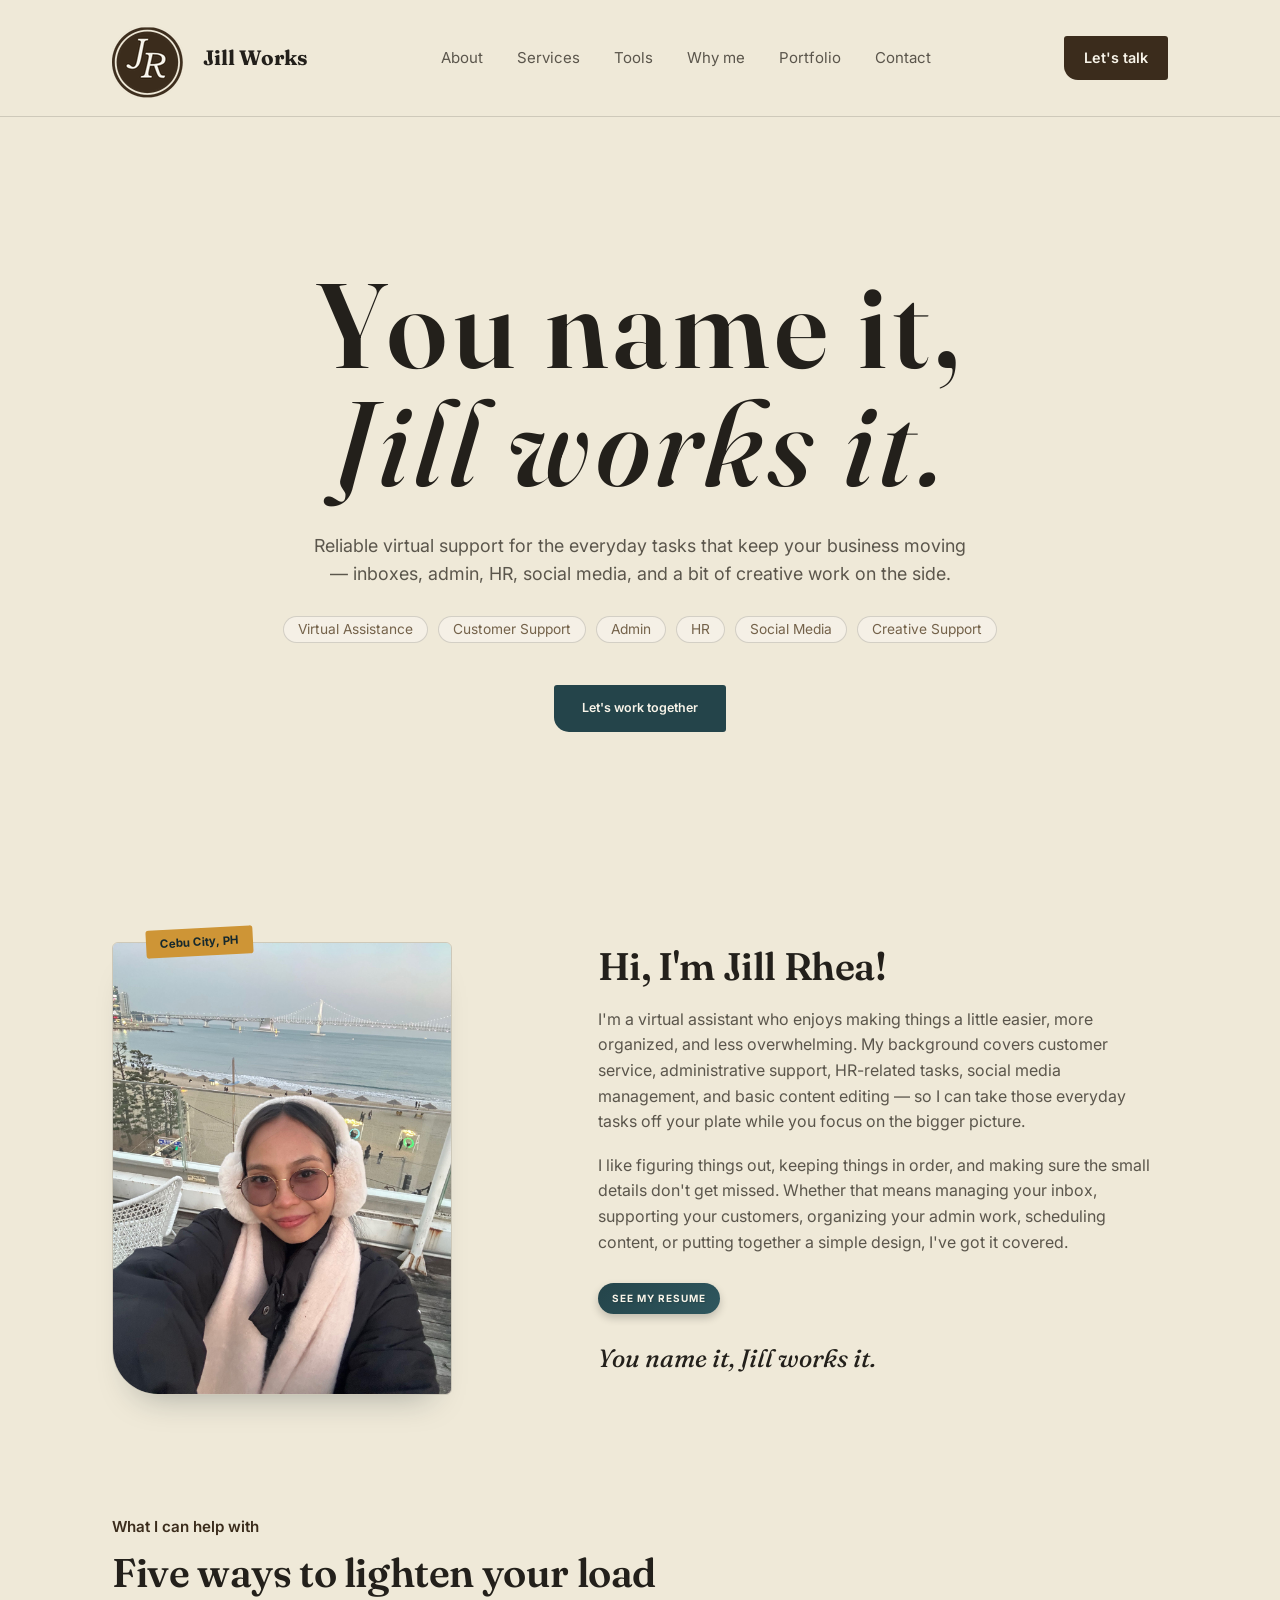
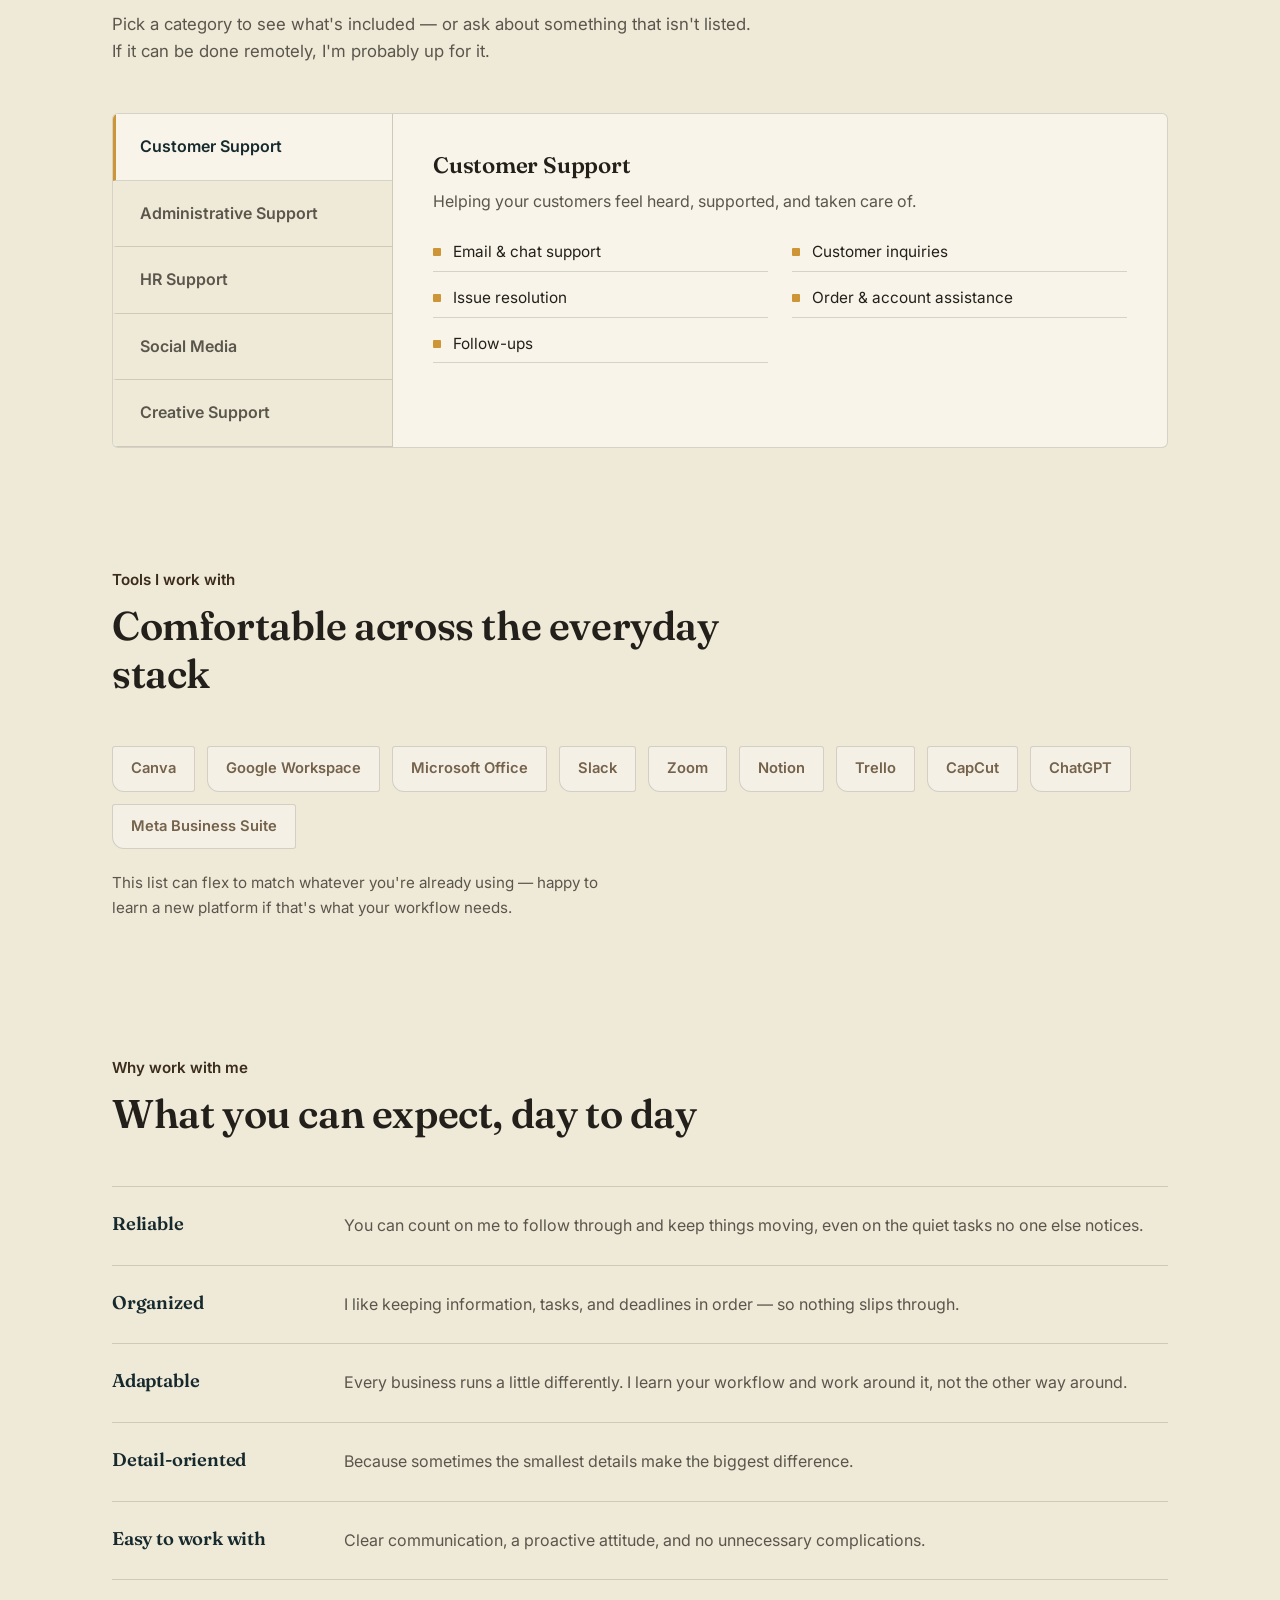
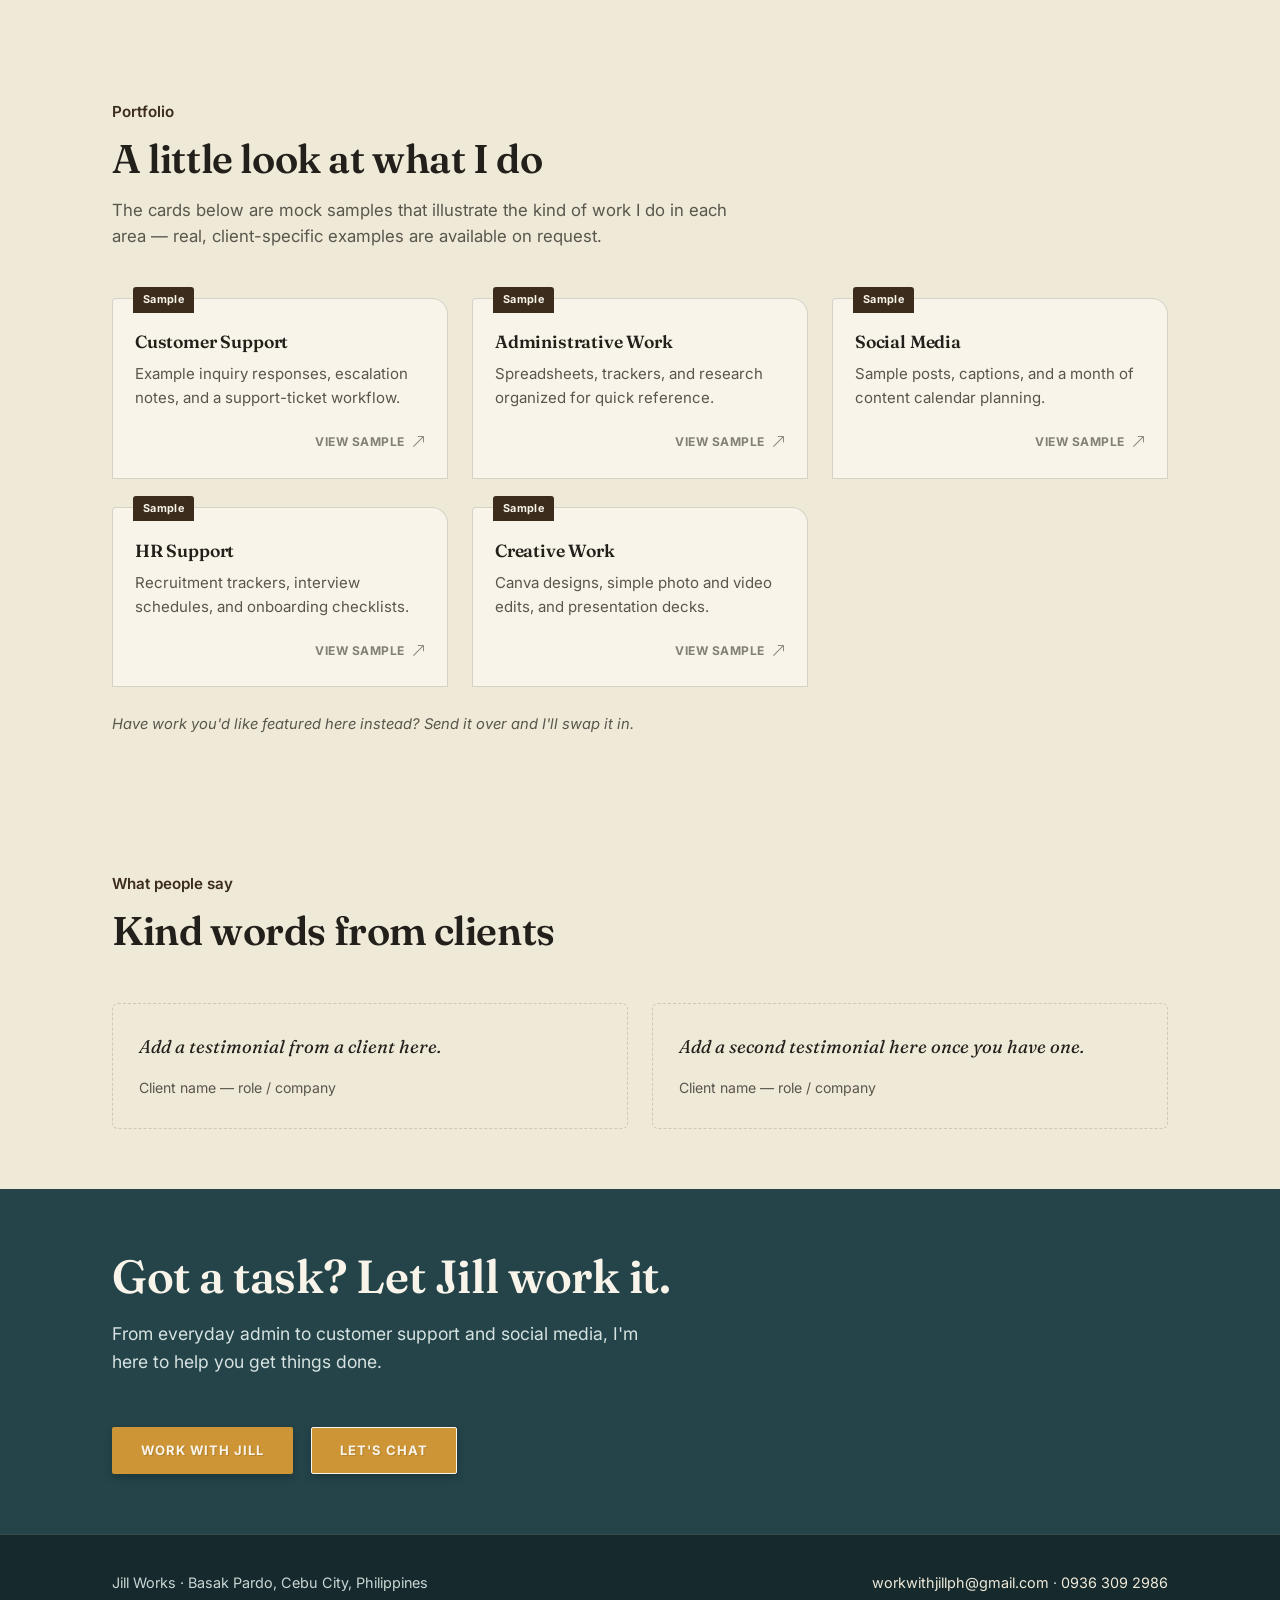
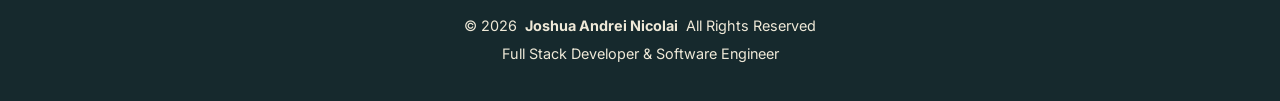
==== index.html @ c1e07e07 "Initialize Website" ====
<!DOCTYPE html>
<html lang="en">

<head>
    <meta charset="UTF-8">
    <meta name="viewport" content="width=device-width, initial-scale=1.0">
    <title>Jill Works</title> 
    
    <!-- Favicons -->
    <link href="Content/assets/img/favicon.png" rel="icon">
    <link href="Content/assets/img/apple-touch-icon.png" rel="apple-touch-icon"> 
    
    <!-- Fonts -->
    <link rel="preconnect" href="https://fonts.googleapis.com">
    <link rel="preconnect" href="https://fonts.gstatic.com" crossorigin>
    <link
        href="https://fonts.googleapis.com/css2?family=Fraunces:ital,opsz,wght@0,9..144,300;0,9..144,450;0,9..144,600;0,9..144,700;1,9..144,500&family=Inter:wght@400;500;600;700&display=swap"
        rel="stylesheet"> 
        
    <!-- Vendor CSS -->
    <link href="Content/assets/vendor/bootstrap/css/bootstrap.min.css" rel="stylesheet">
    <link href="Content/assets/vendor/bootstrap-icons/bootstrap-icons.css" rel="stylesheet">
    <link href="Content/assets/vendor/aos/aos.css" rel="stylesheet">
    <link href="Content/assets/vendor/glightbox/css/glightbox.min.css" rel="stylesheet">
    <link href="Content/assets/vendor/swiper/swiper-bundle.min.css" rel="stylesheet"> 
    
    <!-- Main CSS -->
    <link href="Content/assets/css/main.css" rel="stylesheet">
</head>

<body> 
    
    <!-- Header -->
    <header class="site">
        <nav class="nav"> <span class="logo-name"> <img src="./Content/assets/img/logo.png" alt="logo"
                    class="img-fluid"> <a href="#" class="wordmark">Jill Works</a> </span> <input type="checkbox"
                id="nav-toggle"> <label for="nav-toggle" class="burger"> <span></span> <span></span> <span></span>
            </label>
            <ul class="navlinks">
                <li><a href="#about">About</a></li>
                <li><a href="#services">Services</a></li>
                <li><a href="#tools">Tools</a></li>
                <li><a href="#why">Why me</a></li>
                <li><a href="#portfolio">Portfolio</a></li>
                <li><a href="#contact">Contact</a></li>
            </ul> <a href="#contact" class="nav-cta">Let's talk</a>
        </nav>
    </header>

    <main id="top">
        <!-- Hero Section -->
        <section class="hero">
            <div class="wrap">
                <div class="hero-content">
                    <h1> You name it,<br> <em>Jill works it.</em> </h1>
                    <p class="lede"> Reliable virtual support for the everyday tasks that keep your business moving —
                        inboxes, admin, HR, social media, and a bit of creative work on the side. </p>
                    <div class="taglist"> <span>Virtual Assistance</span> <span>Customer Support</span>
                        <span>Admin</span> <span>HR</span> <span>Social Media</span> <span>Creative Support</span>
                    </div> <a href="#contact" class="btn">Let's work together</a>
                </div>
            </div>
        </section> 
        <!-- End Hero Section --> 
        
        <!-- About Section -->
        <section class="about" id="about">
            <div class="wrap">
                <div class="photo-frame"> <span class="pin">Cebu City, PH</span> <img
                        src="./Content/assets/img/profile-img.png" alt="Jill Rhea Arnaiz"> </div>
                <div>
                    <h2>Hi, I'm Jill Rhea!</h2>
                    <p> I'm a virtual assistant who enjoys making things a little easier, more organized, and less
                        overwhelming. My background covers customer service, administrative support, HR-related tasks,
                        social media management, and basic content editing — so I can take those everyday tasks off your
                        plate while you focus on the bigger picture. </p>
                    <p> I like figuring things out, keeping things in order, and making sure the small details don't get
                        missed. Whether that means managing your inbox, supporting your customers, organizing your admin
                        work, scheduling content, or putting together a simple design, I've got it covered. </p> <a
                        href="./Content/assets/document/Jill Arnaiz - Resume.pdf"
                        class="btn btn-primary btn-xs btn-radius less-margin-top" target="_blank"> See my Resume </a>
                    <p class="lead-line"> <em>You name it, Jill works it.</em> </p>
                </div>
            </div>
        </section> 
        <!-- End About Section --> 
        
        <!-- Services Section -->
        <section id="services">
            <div class="wrap">
                <div class="section-head">
                    <div class="kicker">What I can help with</div>
                    <h2>Five ways to lighten your load</h2>
                    <p> Pick a category to see what's included — or ask about something that isn't listed. If it can be
                        done remotely, I'm probably up for it. </p>
                </div> <input type="radio" name="svc" id="tab1" checked> <input type="radio" name="svc" id="tab2">
                <input type="radio" name="svc" id="tab3"> <input type="radio" name="svc" id="tab4"> <input type="radio"
                    name="svc" id="tab5">
                <div class="services-panel">
                    <div class="tabs-col"> <label class="tab-label" for="tab1">Customer Support</label> <label
                            class="tab-label" for="tab2">Administrative Support</label> <label class="tab-label"
                            for="tab3">HR Support</label> <label class="tab-label" for="tab4">Social Media</label>
                        <label class="tab-label" for="tab5">Creative Support</label>
                    </div>
                    <div class="tab-panels">
                        <div class="tab-panel" id="panel1">
                            <h3>Customer Support</h3>
                            <p class="desc"> Helping your customers feel heard, supported, and taken care of. </p>
                            <ul>
                                <li>Email &amp; chat support</li>
                                <li>Customer inquiries</li>
                                <li>Issue resolution</li>
                                <li>Order &amp; account assistance</li>
                                <li>Follow-ups</li>
                            </ul>
                        </div>
                        <div class="tab-panel" id="panel2">
                            <h3>Administrative Support</h3>
                            <p class="desc"> Taking care of the behind-the-scenes tasks that keep things running
                                smoothly. </p>
                            <ul>
                                <li>Data entry</li>
                                <li>File &amp; document organization</li>
                                <li>Research</li>
                                <li>Calendar management</li>
                                <li>Spreadsheets</li>
                                <li>General admin tasks</li>
                            </ul>
                        </div>
                        <div class="tab-panel" id="panel3">
                            <h3>HR Support</h3>
                            <p class="desc"> Helping with the day-to-day tasks that keep your people and processes
                                organized. </p>
                            <ul>
                                <li>Employee records</li>
                                <li>Recruitment assistance</li>
                                <li>Interview scheduling</li>
                                <li>Onboarding support</li>
                                <li>Administrative HR tasks</li>
                            </ul>
                        </div>
                        <div class="tab-panel" id="panel4">
                            <h3>Social Media</h3>
                            <p class="desc"> Keeping your online presence active without adding another thing to your
                                to-do list. </p>
                            <ul>
                                <li>Content scheduling</li>
                                <li>Social media posting</li>
                                <li>Caption writing</li>
                                <li>Content organization</li>
                                <li>Community support</li>
                            </ul>
                        </div>
                        <div class="tab-panel" id="panel5">
                            <h3>Creative Support</h3>
                            <p class="desc"> Simple, polished content for your everyday business needs. </p>
                            <ul>
                                <li>Canva designs</li>
                                <li>Basic photo editing</li>
                                <li>Basic video editing</li>
                                <li>Social media graphics</li>
                                <li>Presentation materials</li>
                            </ul>
                        </div>
                    </div>
                </div>
            </div>
        </section> 
        <!-- End Services Section --> 
        
        <!-- Tools Section -->
        <section id="tools">
            <div class="wrap">
                <div class="section-head">
                    <div class="kicker">Tools I work with</div>
                    <h2>Comfortable across the everyday stack</h2>
                </div>
                <div class="tools-wrap"> <span class="tool-chip">Canva</span> <span class="tool-chip">Google
                        Workspace</span> <span class="tool-chip">Microsoft Office</span> <span
                        class="tool-chip">Slack</span> <span class="tool-chip">Zoom</span> <span
                        class="tool-chip">Notion</span> <span class="tool-chip">Trello</span> <span
                        class="tool-chip">CapCut</span> <span class="tool-chip">ChatGPT</span> <span
                        class="tool-chip">Meta Business Suite</span> </div>
                <p class="tools-note"> This list can flex to match whatever you're already using — happy to learn a new
                    platform if that's what your workflow needs. </p>
            </div>
        </section> 
        <!-- End Tools Section --> 
        
        <!-- Why Section -->
        <section id="why">
            <div class="wrap">
                <div class="section-head">
                    <div class="kicker">Why work with me</div>
                    <h2>What you can expect, day to day</h2>
                </div>
                <div class="why-list">
                    <div class="why-item">
                        <h3>Reliable</h3>
                        <p> You can count on me to follow through and keep things moving, even on the quiet tasks no one
                            else notices. </p>
                    </div>
                    <div class="why-item">
                        <h3>Organized</h3>
                        <p> I like keeping information, tasks, and deadlines in order — so nothing slips through. </p>
                    </div>
                    <div class="why-item">
                        <h3>Adaptable</h3>
                        <p> Every business runs a little differently. I learn your workflow and work around it, not the
                            other way around. </p>
                    </div>
                    <div class="why-item">
                        <h3>Detail-oriented</h3>
                        <p> Because sometimes the smallest details make the biggest difference. </p>
                    </div>
                    <div class="why-item">
                        <h3>Easy to work with</h3>
                        <p> Clear communication, a proactive attitude, and no unnecessary complications. </p>
                    </div>
                </div>
            </div>
        </section> 
        <!-- End Why Section --> 
        
        <!-- Portfolio Section -->
        <section id="portfolio">
            <div class="wrap">
                <div class="section-head">
                    <div class="kicker">Portfolio</div>
                    <h2>A little look at what I do</h2>
                    <p> The cards below are mock samples that illustrate the kind of work I do in each area — real,
                        client-specific examples are available on request. </p>
                </div>
                <div class="folder-grid">

                    <!-- Portfolio Item --> 
                    <a href="portfolio-customer-support.html"
                        class="folder-card"> <span class="sample-tag">Sample</span>
                        <h3>Customer Support</h3>
                        <p> Example inquiry responses, escalation notes, and a support-ticket workflow. </p> <span
                            class="folder-link"> View sample <i class="bi bi-arrow-up-right"></i> </span>
                    </a>
                    <!-- End Portfolio Item -->
                    
                    <!-- Portfolio Item --> 
                    <a href="portfolio-details-admin.html" class="folder-card"> <span
                            class="sample-tag">Sample</span>
                        <h3>Administrative Work</h3>
                        <p> Spreadsheets, trackers, and research organized for quick reference. </p> <span
                            class="folder-link"> View sample <i class="bi bi-arrow-up-right"></i> </span>
                    </a>
                    <!-- End Portfolio Item -->

                    <!-- Portfolio Item --> 
                    <a href="portfolio-social-media.html" class="folder-card"> <span
                            class="sample-tag">Sample</span>
                        <h3>Social Media</h3>
                        <p> Sample posts, captions, and a month of content calendar planning. </p> <span
                            class="folder-link"> View sample <i class="bi bi-arrow-up-right"></i> </span>
                    </a>
                    <!-- End Portfolio Item -->

                    <!-- Portfolio Item --> 
                    <a href="portfolio-hr-support.html" class="folder-card"> <span
                            class="sample-tag">Sample</span>
                        <h3>HR Support</h3>
                        <p> Recruitment trackers, interview schedules, and onboarding checklists. </p> <span
                            class="folder-link"> View sample <i class="bi bi-arrow-up-right"></i> </span>
                    </a>
                    <!-- End Portfolio Item -->

                    <!-- Portfolio Item --> 
                    <a href="portfolio-creative-work.html" class="folder-card"> <span
                            class="sample-tag">Sample</span>
                        <h3>Creative Work</h3>
                        <p> Canva designs, simple photo and video edits, and presentation decks. </p> <span
                            class="folder-link"> View sample <i class="bi bi-arrow-up-right"></i> </span>
                    </a>
                    <!-- End Portfolio Item -->
                
                </div>
                <p class="folder-note"> Have work you'd like featured here instead? Send it over and I'll swap it in.
                </p>
            </div>
        </section> 
        <!-- End Portfolio Section --> 
         
        <!-- Testimonials Section -->
        <section id="testimonials">
            <div class="wrap">
                <div class="section-head">
                    <div class="kicker">What people say</div>
                    <h2>Kind words from clients</h2>
                </div>
                <div class="testi-grid">
                    <div class="testi-card">
                        <p class="quote"> Add a testimonial from a client here. </p>
                        <div class="who"> Client name — role / company </div>
                    </div>
                    <div class="testi-card">
                        <p class="quote"> Add a second testimonial here once you have one. </p>
                        <div class="who"> Client name — role / company </div>
                    </div>
                </div>
            </div>
        </section> 
        <!-- End Testimonials Section --> 
         
        <!-- Final CTA Section -->
        <section class="final-cta" id="contact">
            <div class="wrap">
                <h2>Got a task? Let Jill work it.</h2>
                <p> From everyday admin to customer support and social media, I'm here to help you get things done. </p>
                <a href="https://calendar.app.google/up792wfRcFmNSrAy9" class="btn" target="_blank"> Work with Jill </a>
                <a href="https://wa.me/639363092986" class="btn ghost" target="_blank"> Let's chat </a>
            </div>
        </section>
        <!-- End Final CTA Section -->
    </main>

    <!-- Footer -->
    <footer style="background: var(--teal-dark);">
        <div class="wrap"> <span> Jill Works · Basak Pardo, Cebu City, Philippines </span> <span> <a
                    href="mailto:workwithjillph@gmail.com">workwithjillph@gmail.com</a> · <a
                    href="tel:+639363092986">0936 309 2986</a> </span> </div>
        <div class="container">
            <div class="copyright text-center">
                <p class="less-margin-bottom"> © 2026 <strong class="px-1 sitename">Joshua Andrei Nicolai</strong>
                    <span>All Rights Reserved</span>
                </p>
            </div>
            <div class="credits text-center"> Full Stack Developer &amp; Software Engineer </div>
        </div>
    </footer>
    <!-- End Footer Section -->

    <!-- Main JS -->
    <script src="Content/assets/js/main.js"></script>
</body>

</html>
---- Content/assets/css/main.css ----
/* Fonts */
:root {
  --paper: #EFE9D8;
  --paper-2: #F8F4E9;
  --ink: #23201B;
  --ink-soft: #5B564C;
  --gray-orange: #897B65;
  --brown-orange: #74624A;
  --soft-cream: #F5F0E6;
  --dark-gray-brown: #3B2C1C;
  --teal: #24444A;
  --teal-dark: #16292D;
  --teal-tint: #DCE6E4;
  --gold: #CE9536;
  --gold-soft: #F1DDB0;
  --line: rgba(35, 32, 27, 0.16);
  --radius-tab: 4px 16px 0 0;
}

* {
  box-sizing: border-box;
}

html {
  scroll-behavior: smooth;
}

body {
  margin: 0;
  background: var(--paper);
  color: var(--ink);
  font-family: 'Inter', sans-serif;
  font-size: 16px;
  line-height: 1.6;
  -webkit-font-smoothing: antialiased;
}

h1, h2, h3, .display {
  font-family: 'Fraunces', serif;
  font-weight: 600;
  letter-spacing: -0.01em;
  margin: 0;
  color: var(--ink);
}

a {
  color: inherit;
}

img {
  max-width: 100%;
  display: block;
}

.wrap {
  max-width: 1120px;
  margin: 0 auto;
  padding: 0 32px;
}

section {
  padding: 60px 0;
}

/* ---------- NAVIGATION SCROLL OFFSET ---------- */
section[id] {
  scroll-margin-top: 90px;
}

/* ---------- NAV ---------- */
header.site {
  position: sticky;
  top: 0;
  z-index: 50;
  background: rgba(239, 233, 216, 0.92);
  backdrop-filter: blur(6px);
  border-bottom: 1px solid var(--line);
}

.nav {
  max-width: 1120px;
  margin: 0 auto;
  padding: 18px 32px;
  display: flex;
  align-items: center;
  justify-content: space-between;
}

.logo-name {
  display: inline-flex;
  align-items: center;
  gap: 20px;
}

.wordmark {
  font-family: 'Fraunces', serif;
  font-weight: 700;
  font-size: 1.3rem;
  display: flex;
  align-items: baseline;
  gap: 8px;
  text-decoration: none;
}

.wordmark:hover {
  text-decoration: underline;
}

.navlinks {
  display: flex;
  gap: 34px;
  list-style: none;
  margin: 0;
  padding: 0;
  font-size: 0.94rem;
}

.navlinks a {
  text-decoration: none;
  color: var(--ink-soft);
  border-bottom: 1px solid transparent;
  padding-bottom: 3px;
  transition: color .2s, border-color .2s;
}

.navlinks a:hover {
  color: var(--teal);
  border-color: var(--teal);
}

.nav-cta {
  background: var(--dark-gray-brown);
  color: var(--paper-2);
  padding: 10px 20px;
  border-radius: 3px 3px 3px 14px;
  text-decoration: none;
  font-size: 0.9rem;
  font-weight: 600;
  white-space: nowrap;
  transition: background .2s;
}

.nav-cta:hover {
  background: var(--teal-dark);
}

#nav-toggle {
  display: none;
}

.burger {
  display: none;
}

@media (max-width:820px) {
  .navlinks {
    position: absolute;
    top: 100%;
    left: 0;
    right: 0;
    background: var(--paper-2);
    flex-direction: column;
    gap: 0;
    border-bottom: 1px solid var(--line);
    max-height: 0;
    overflow: hidden;
    transition: max-height .3s ease;
  }

  .navlinks a {
    display: block;
    padding: 14px 32px;
    border-bottom: 1px solid var(--line);
    border-radius: 0;
  }

  .nav-cta {
    display: none;
  }

  .burger {
    display: flex;
    flex-direction: column;
    gap: 5px;
    cursor: pointer;
    padding: 6px;
  }

  .burger span {
    width: 22px;
    height: 2px;
    background: var(--ink);
  }

  #nav-toggle:checked~.navlinks {
    max-height: 400px;
  }
}

/* ---------- HERO ---------- */
.hero {
  padding: 150px 0;
}

.hero .wrap {
  display: block;
}

.hero-content {
  max-width: 900px;
  margin: 0 auto;
  text-align: center;
}

.hero h1 {
  font-size: 120px;
  line-height: 0.98;
  max-width: none;
  letter-spacing: .35rem;
  margin: 0 auto;
}

.hero h1 em {
  font-style: italic;
  font-weight: 500;
}

.hero p.lede {
  margin: 30px auto 0;
  font-size: 1.12rem;
  line-height: 1.55;
  color: var(--ink-soft);
  max-width: 660px;
}

.taglist {
  display: flex;
  flex-wrap: wrap;
  justify-content: center;
  gap: 9px;
  margin-top: 28px;
}

.taglist span {
  font-size: 0.78rem;
  line-height: 1;
  padding: 9px 14px;
  border: 1px solid rgba(35, 32, 27, 0.08);
  border-radius: 20px;
  background: var(--soft-cream);
  color: var(--brown-orange);
}

.hero .btn {
  display: inline-block;
  margin-top: 42px;
  padding: 13px 27px;
  background: var(--teal);
  color: var(--paper-2);
  border-radius: 3px 3px 3px 15px;
  text-decoration: none;
  font-size: 0.78rem;
  font-weight: 600;
  letter-spacing: 0;
  text-transform: none;
  text-shadow: none;
  box-shadow: none;
  transition: background .2s ease, transform .2s ease;
}

.hero .btn:hover {
  background: var(--teal-dark);
  transform: translateY(-2px);
}

.taglist {
  display: flex;
  flex-wrap: wrap;
  gap: 10px;
  margin-top: 28px;
}

.taglist span {
  font-size: 0.86rem;
  padding: 6px 14px;
  border: 1px solid var(--line);
  border-radius: 20px;
  background: var(--soft-cream);
  color: var(--brown-orange);
}

.btn {
  display: inline-block;
  margin-top: 34px;
  background: var(--teal);
  color: var(--paper-2);
  padding: 15px 30px;
  border-radius: 3px 3px 3px 18px;
  text-decoration: none;
  font-weight: 600;
  font-size: 0.98rem;
  transition: background .2s, transform .2s;
}

.less-margin-top {
  margin-top: 12px;
}

.btn.ghost {
  background: transparent;
  color: var(--teal);
  border: 1.5px solid var(--dark-gray-brown);
  margin-left: 14px;
}

.btn.ghost:hover {
  background: var(--teal);
  color: var(--paper-2);
}

/* hero illustration: stacked index cards */
.stack {
  position: relative;
  height: 340px;
}

.card-stack {
  position: absolute;
  width: 78%;
  background: var(--paper-2);
  border: 1px solid var(--line);
  border-radius: var(--radius-tab);
  box-shadow: 0 18px 30px -18px rgba(23, 41, 45, 0.25);
  padding: 20px 22px;
}

.card-stack .tab {
  position: absolute;
  top: -13px;
  left: 20px;
  font-size: 0.72rem;
  font-weight: 600;
  letter-spacing: .02em;
  background: var(--gold);
  color: var(--teal-dark);
  padding: 4px 12px;
  border-radius: 4px 4px 0 0;
}

.card-stack ul {
  margin: 14px 0 0;
  padding: 0;
  list-style: none;
  font-size: 0.88rem;
  color: var(--ink-soft);
}

.card-stack li {
  display: flex;
  gap: 8px;
  padding: 5px 0;
  align-items: flex-start;
}

.card-stack li:before {
  content: "✓";
  color: var(--dark-gray-brown);
  font-weight: 700;
  flex: 0 0 auto;
}

.c1 {
  top: 0;
  left: 0;
  transform: rotate(-6deg);
  z-index: 1;
}

.c2 {
  top: 56px;
  left: 14%;
  transform: rotate(3deg);
  z-index: 2;
}

.c3 {
  top: 120px;
  left: 4%;
  transform: rotate(-2deg);
  z-index: 3;
  width: 70%;
}

.c1 .tab {
  background: var(--teal-tint);
  color: var(--teal-dark);
}

.c2 .tab {
  background: var(--gold-soft);
  color: var(--teal-dark);
}

/* ---------- SECTION LABEL ---------- */
.kicker {
  font-size: 0.95rem;
  color: var(--dark-gray-brown);
  font-weight: 600;
  margin-bottom: 10px;
}

.section-head {
  max-width: 640px;
  margin-bottom: 48px;
}

.section-head h2 {
  font-size: clamp(1.8rem, 3.4vw, 2.5rem);
}

.section-head p {
  color: var(--ink-soft);
  margin-top: 14px;
  font-size: 1.05rem;
}

/* ---------- ABOUT ---------- */
.about .wrap {
  display: grid;
  grid-template-columns: 0.85fr 1.15fr;
  gap: 64px;
  align-items: center;
}

@media (max-width:820px) {
  .about .wrap {
    grid-template-columns: 1fr;
  }
}

.photo-frame {
  position: relative;
  width: 100%;
  max-width: 340px;
}

.photo-frame img {
  border-radius: 6px 6px 6px 46px;
  border: 1px solid var(--line);
  box-shadow: 0 22px 34px -22px rgba(23, 41, 45, 0.35);
}

.photo-frame .pin {
  position: absolute;
  top: -14px;
  left: 34px;
  background: var(--gold);
  color: var(--teal-dark);
  font-size: 0.72rem;
  font-weight: 700;
  padding: 5px 14px;
  border-radius: 3px;
  transform: rotate(-3deg);
}

.about h2 {
  font-size: clamp(1.8rem, 3.4vw, 2.4rem);
}

.about p {
  color: var(--ink-soft);
  margin-top: 18px;
  max-width: 56ch;
}

.about p.lead-line {
  font-family: 'Fraunces', serif;
  color: var(--ink);
  font-weight: 450;
  margin-top: 24px;
  font-size: 25px;
}

/* ---------- SERVICES (radio tabs) ---------- */
.services-panel {
  display: grid;
  grid-template-columns: 280px 1fr;
  gap: 0;
  border: 1px solid var(--line);
  border-radius: 6px;
  overflow: hidden;
  background: var(--paper-2);
}

.tabs-col {
  border-right: 1px solid var(--line);
  background: var(--paper);
}

.tab-label {
  display: block;
  padding: 20px 24px;
  cursor: pointer;
  font-weight: 600;
  font-size: 1rem;
  border-left: 3px solid transparent;
  color: var(--ink-soft);
  border-bottom: 1px solid var(--line);
  transition: background .2s, color .2s, border-color .2s;
}

.tab-label.active {
  background: var(--paper-2);
  color: var(--teal-dark);
  border-left-color: var(--gold);
}

.tab-label:hover {
  background: var(--teal-tint);
  color: var(--teal-dark);
}

.tab-panels {
  position: relative;
  padding: 38px 40px;
  min-height: 280px;
}

.tab-panel {
  display: none;
  animation: fadein .35s ease;
}

.tab-panel.active {
  display: block;
}

@keyframes fadein {
  from {
    opacity: 0;
    transform: translateY(4px);
  }

  to {
    opacity: 1;
    transform: translateY(0);
  }
}

.tab-panel h3 {
  font-size: 1.4rem;
  margin-bottom: 10px;
}

.tab-panel p.desc {
  color: var(--ink-soft);
  margin: 0 0 20px;
}

.tab-panel ul {
  margin: 0;
  padding: 0;
  list-style: none;
  display: grid;
  grid-template-columns: 1fr 1fr;
  gap: 8px 24px;
}

@media (max-width:560px) {
  .tab-panel ul {
    grid-template-columns: 1fr;
  }
}

.tab-panel li {
  padding: 6px 0 6px 20px;
  position: relative;
  color: var(--ink);
  font-size: 0.96rem;
  border-bottom: 1px solid var(--line);
}

.tab-panel li:before {
  content: "";
  position: absolute;
  left: 0;
  top: 14px;
  width: 8px;
  height: 8px;
  background: var(--gold);
  border-radius: 1px;
}

#tab1:checked~.tab-panels #panel1,
#tab2:checked~.tab-panels #panel2,
#tab3:checked~.tab-panels #panel3,
#tab4:checked~.tab-panels #panel4,
#tab5:checked~.tab-panels #panel5 {
  display: block;
}

#tab1:checked~.tabs-col label[for="tab1"],
#tab2:checked~.tabs-col label[for="tab2"],
#tab3:checked~.tabs-col label[for="tab3"],
#tab4:checked~.tabs-col label[for="tab4"],
#tab5:checked~.tabs-col label[for="tab5"] {
  background: var(--paper-2);
  color: var(--teal-dark);
  border-left-color: var(--gold);
}

input[name="svc"] {
  position: absolute;
  opacity: 0;
  pointer-events: none;
}

/* ---------- TOOLS ---------- */
.tools-wrap {
  display: flex;
  flex-wrap: wrap;
  gap: 12px;
}

.tool-chip {
  border: 1px solid var(--line);
  padding: 10px 18px;
  border-radius: 3px 3px 3px 12px;
  font-size: 0.92rem;
  font-weight: 600;
  background: var(--soft-cream);
  color: var(--brown-orange);
}

.tools-note {
  margin-top: 22px;
  color: var(--ink-soft);
  font-size: 0.95rem;
  max-width: 52ch;
}

/* ---------- WHY ---------- */
.why-list {
  border-top: 1px solid var(--line);
}

.why-item {
  display: grid;
  grid-template-columns: 200px 1fr;
  gap: 32px;
  padding: 26px 0;
  border-bottom: 1px solid var(--line);
}

@media (max-width:700px) {
  .why-item {
    grid-template-columns: 1fr;
    gap: 8px;
  }
}

.why-item h3 {
  font-size: 1.15rem;
  color: var(--teal-dark);
}

.why-item p {
  margin: 0;
  color: var(--ink-soft);
}

/* ---------- PORTFOLIO ---------- */

.folder-grid {
  display: grid;
  grid-template-columns: repeat(3, 1fr);
  gap: 28px 24px;
}

.folder-card {
  background: var(--paper-2);
  border: 1px solid var(--line);
  border-radius: var(--radius-tab);
  padding: 26px 22px 24px;
  position: relative;
  display: block;
  text-decoration: none;
  color: inherit;
  cursor: pointer;

  transition:
    transform 0.3s ease,
    box-shadow 0.3s ease,
    border-color 0.3s ease;
}

.folder-card:hover {
  transform: scale(1.025);
  border-color: var(--dark-gray-brown);
  box-shadow: 0 10px 24px rgba(59, 44, 28, 0.08);
}

.folder-card .sample-tag {
  position: absolute;
  top: -12px;
  left: 20px;
  background: var(--dark-gray-brown);
  color: var(--paper-2);
  font-size: 0.68rem;
  font-weight: 700;
  letter-spacing: .03em;
  padding: 4px 10px;
  border-radius: 3px 3px 0 0;
}

.folder-card h3 {
  font-size: 1.1rem;
  margin-top: 6px;
  transition: transform 0.3s ease;
}

.folder-card:hover h3 {
  transform: translateX(2px);
}

.folder-card p {
  color: var(--ink-soft);
  font-size: 0.94rem;
  margin-top: 10px;
}

.folder-link {
  display: flex;
  align-items: center;
  justify-content: flex-end;
  gap: 6px;
  margin-top: 20px;

  color: var(--ink);
  font-size: 0.75rem;
  font-weight: 700;
  letter-spacing: .04em;
  text-transform: uppercase;

  opacity: 0.55;

  transition:
    opacity 0.3s ease,
    transform 0.3s ease;
}

.folder-card:hover .folder-link {
  opacity: 1;
  transform: translate(2px, -2px);
}

.folder-link i {
  font-size: 0.9rem;
  transition: transform 0.3s ease;
}

.folder-card:hover .folder-link i {
  transform: translate(2px, -2px);
}

.folder-note {
  margin-top: 26px;
  font-size: 0.92rem;
  color: var(--ink-soft);
  font-style: italic;
}

/* ---------- PORTFOLIO DETAILS ---------- */
.portfolio-details {
    padding: 104px 0;
}

.portfolio-details .container {
    max-width: 1120px;
}

.portfolio-details-slider {
    overflow: hidden;
    border: 1px solid var(--line);
    border-radius: 6px;
    background: var(--paper-2);
}

.portfolio-details-slider .swiper-slide {
    display: flex;
    justify-content: center;
    align-items: center;
}

.portfolio-details-slider img {
    width: 100%;
    height: auto;
    display: block;
}

.portfolio-details-slider .swiper-pagination {
    position: relative;
    padding: 16px 0;
}

.portfolio-details-slider .swiper-pagination-bullet {
    background: var(--dark-gray-brown);
    opacity: 0.35;
}

.portfolio-details-slider .swiper-pagination-bullet-active {
    opacity: 1;
}

.portfolio-details .portfolio-info {
    background: var(--paper-2);
    border: 1px solid var(--line);
    border-radius: 6px;
    padding: 28px;
}

.portfolio-details .portfolio-info h3 {
    font-family: 'Fraunces', serif;
    font-size: 1.35rem;
    margin-bottom: 20px;
}

.portfolio-details .portfolio-info ul {
    list-style: none;
    padding: 0;
    margin: 0;
}

.portfolio-details .portfolio-info li {
    display: flex;
    align-items: flex-start;
    gap: 6px;
    padding: 12px 0;
    border-bottom: 1px solid var(--line);
    color: var(--ink-soft);
    font-size: 0.92rem;
}

.portfolio-details .portfolio-info li:last-child {
    border-bottom: none;
}

.portfolio-details .portfolio-info strong {
    flex-shrink: 0;
    color: var(--ink);
    margin: 0;
}

.portfolio-details .portfolio-description {
    margin-top: 28px;
}

.portfolio-details .portfolio-description h2 {
    font-size: clamp(1.8rem, 3vw, 2.4rem);
    margin-bottom: 18px;
}

.portfolio-details .portfolio-description p {
    color: var(--ink-soft);
    margin-bottom: 0;
}

/* ---------- TESTIMONIALS ---------- */
.testi-grid {
  display: grid;
  grid-template-columns: 1fr 1fr;
  gap: 24px;
}

@media (max-width:700px) {
  .testi-grid {
    grid-template-columns: 1fr;
  }
}

.testi-card {
  border: 1.5px dashed var(--line);
  border-radius: 6px;
  padding: 28px 26px;
  color: var(--ink-soft);
  background: transparent;
}

.testi-card p.quote {
  font-family: 'Fraunces', serif;
  font-style: italic;
  font-size: 1.15rem;
  color: var(--ink);
  margin: 0;
}

.testi-card .who {
  margin-top: 16px;
  font-size: 0.88rem;
  color: var(--ink-soft);
}

/* ---------- FINAL CTA ---------- */
.final-cta {
  background: var(--teal);
  color: var(--paper-2);
}

.final-cta h2 {
  color: var(--paper-2);
  font-size: clamp(2rem, 4vw, 2.9rem);
}

.final-cta p {
  color: #D6E2E0;
  margin-top: 16px;
  font-size: 1.1rem;
  max-width: 50ch;
}

.final-cta .btn {
  background: var(--gold);
  color: var(--paper-2);
}

.final-cta .btn:hover {
  background: var(--gold-soft);
}

.final-cta .btn.ghost {
  border-color: var(--paper-2);
  color: var(--paper-2);
}

.final-cta .btn.ghost:hover {
  background: var(--paper-2);
  color: var(--teal-dark);
}

/* ---------- FOOTER ---------- */
footer {
  padding: 36px 0;
  border-top: 1px solid rgba(255, 255, 255, 0.15);
}

footer .wrap {
  display: flex;
  flex-wrap: wrap;
  justify-content: space-between;
  gap: 16px;
  font-size: 0.9rem;
  color: #C9D6D3;
}

footer a {
  text-decoration: none;
  color: #EFE9D8;
}

footer .copyright{
  color: #EFE9D8;
  font-size: 0.9rem;
  margin-top: 20px;
}

footer .copyright .less-margin-bottom{
  margin-bottom: 5px;
}

footer .credits{
  color: #EFE9D8;
  font-size: 0.9rem;
}

/* ---------- BUTTONS STYLES ---------- */
.btn-radius {
  border-radius: 100px !important;
}

.btn {
  font-size: 13px;
  font-weight: bold;
  letter-spacing: 1px;
  border-radius: 2px;
  padding: 13px 28px;
  text-shadow: 1px 1px 1px rgba(0, 0, 0, 0.14);
  text-transform: uppercase;
  box-shadow: 0 4px 9px 0 rgba(0, 0, 0, 0.2);
}

.btn-sm {
  font-size: 11px;
  font-weight: 600;
  padding: 11px 25px;
}

.btn-lg {
  padding: 18px 49px;
}

.btn-xs {
  font-size: 10px;
  padding: 8px 14px;
}

.btn-primary {
  background: var(--teal);
  color: var(--paper-2);
  background: -moz-linear-gradient(-45deg, #24444A 0%, #3A6972 50%, #315F67 51%, #2A555D 71%, #24444A 100%);
  background: -webkit-linear-gradient(-45deg, #24444A 0%, #3A6972 50%, #315F67 51%, #2A555D 71%, #24444A 100%);
  background: linear-gradient(135deg, #24444A 0%, #3A6972 50%, #315F67 51%, #2A555D 71%, #24444A 100%);
  filter: progid:DXImageTransform.Microsoft.gradient(startColorstr='#5a7ce2', endColorstr='#575cdb', GradientType=1);
  background-size: 400% 400%;
  -webkit-animation: AnimationName 3s ease infinite;
  -moz-animation: AnimationName 3s ease infinite;
  animation: AnimationName 3s ease infinite;
  -webkit-animation: AnimationName 3s ease infinite;
  -moz-animation: AnimationName 3s ease infinite;
  animation: AnimationName 3s ease infinite;
  border: medium none;
}

.btn-secondary {
  background: #797b7f;
  background: -moz-linear-gradient(-45deg, #797b7f 0%, #b5b8bf 50%, #8e9397 51%, #8e9397 71%, #828589 100%);
  background: -webkit-linear-gradient(-45deg, #797b7f 0%, #b5b8bf 50%, #8e9397 51%, #8e9397 71%, #828589 100%);
  background: linear-gradient(135deg, #797b7f 0%, #b5b8bf 50%, #8e9397 51%, #8e9397 71%, #828589 100%);
  filter: progid:DXImageTransform.Microsoft.gradient(startColorstr='#797b7f', endColorstr='#828589', GradientType=1);
  background-size: 400% 400%;
  -webkit-animation: AnimationName 3s ease infinite;
  -moz-animation: AnimationName 3s ease infinite;
  animation: AnimationName 3s ease infinite;
  -webkit-animation: AnimationName 3s ease infinite;
  -moz-animation: AnimationName 3s ease infinite;
  animation: AnimationName 3s ease infinite;
  border: medium none;
}

@-webkit-keyframes AnimationName {
  0% {
    background-position: 0% 31%
  }

  50% {
    background-position: 100% 70%
  }

  100% {
    background-position: 0% 31%
  }
}

@-moz-keyframes AnimationName {
  0% {
    background-position: 0% 31%
  }

  50% {
    background-position: 100% 70%
  }

  100% {
    background-position: 0% 31%
  }
}

@keyframes AnimationName {
  0% {
    background-position: 0% 31%
  }

  50% {
    background-position: 100% 70%
  }

  100% {
    background-position: 0% 31%
  }
}

/* ---------- MOBILE RESPONSIVE ---------- */
@media (max-width: 900px) {
  .folder-grid {
    grid-template-columns: 1fr 1fr;
  }
}

@media (max-width: 991px) {
    .portfolio-details {
        padding: 70px 0;
    }
}

@media (max-width: 820px) {
    section[id] {
        scroll-margin-top: 95px;
    }
}

@media (max-width: 780px) {
  .hero {
    padding: 75px 0;
  }

  .hero h1 {
    font-size: clamp(3rem, 14vw, 4.5rem);
    line-height: 0.98;
  }

  .hero p.lede {
    margin-top: 24px;
    font-size: 1rem;
    padding: 0 10px;
  }

  .taglist {
    gap: 7px;
    margin-top: 24px;
  }

  .taglist span {
    font-size: 0.74rem;
    padding: 8px 11px;
  }

  .hero .btn {
    margin-top: 32px;
  }

  .photo-frame img{
    width: 60%;
    justify-self: center;
  }

  .photo-frame .pin{
    left: 105px;
  }

  .tab-button {
    width: auto;
    flex: 0 0 auto;
    border-bottom: none;
    border-right: 1px solid var(--line);
    border-left: none;
    border-top: 3px solid transparent;
    white-space: nowrap;
  }

  .tab-button.active {
    border-left-color: transparent;
    border-top-color: var(--gold);
  }

  .tab-label {
    border-bottom: none;
    border-right: 1px solid var(--line);
    white-space: nowrap;
    border-left: none;
    border-top: 3px solid transparent;
  }

  .tab-panels {
    padding: 28px 24px;
  }

  section {
    padding: 45px 0;
  }

  .wrap {
    padding: 0 22px;
  }

  .services-panel {
    grid-template-columns: 1fr;
  }

  .tabs-col {
    border-right: none;
    border-bottom: 1px solid var(--line);
    display: flex;
    overflow-x: auto;
  }
}

@media (max-width: 600px) {
    .portfolio-details {
        padding: 50px 0;
    }

    .portfolio-details .portfolio-info {
        padding: 22px;
    }
}

@media (max-width: 600px) {
  .folder-grid {
    grid-template-columns: 1fr;
  }
}
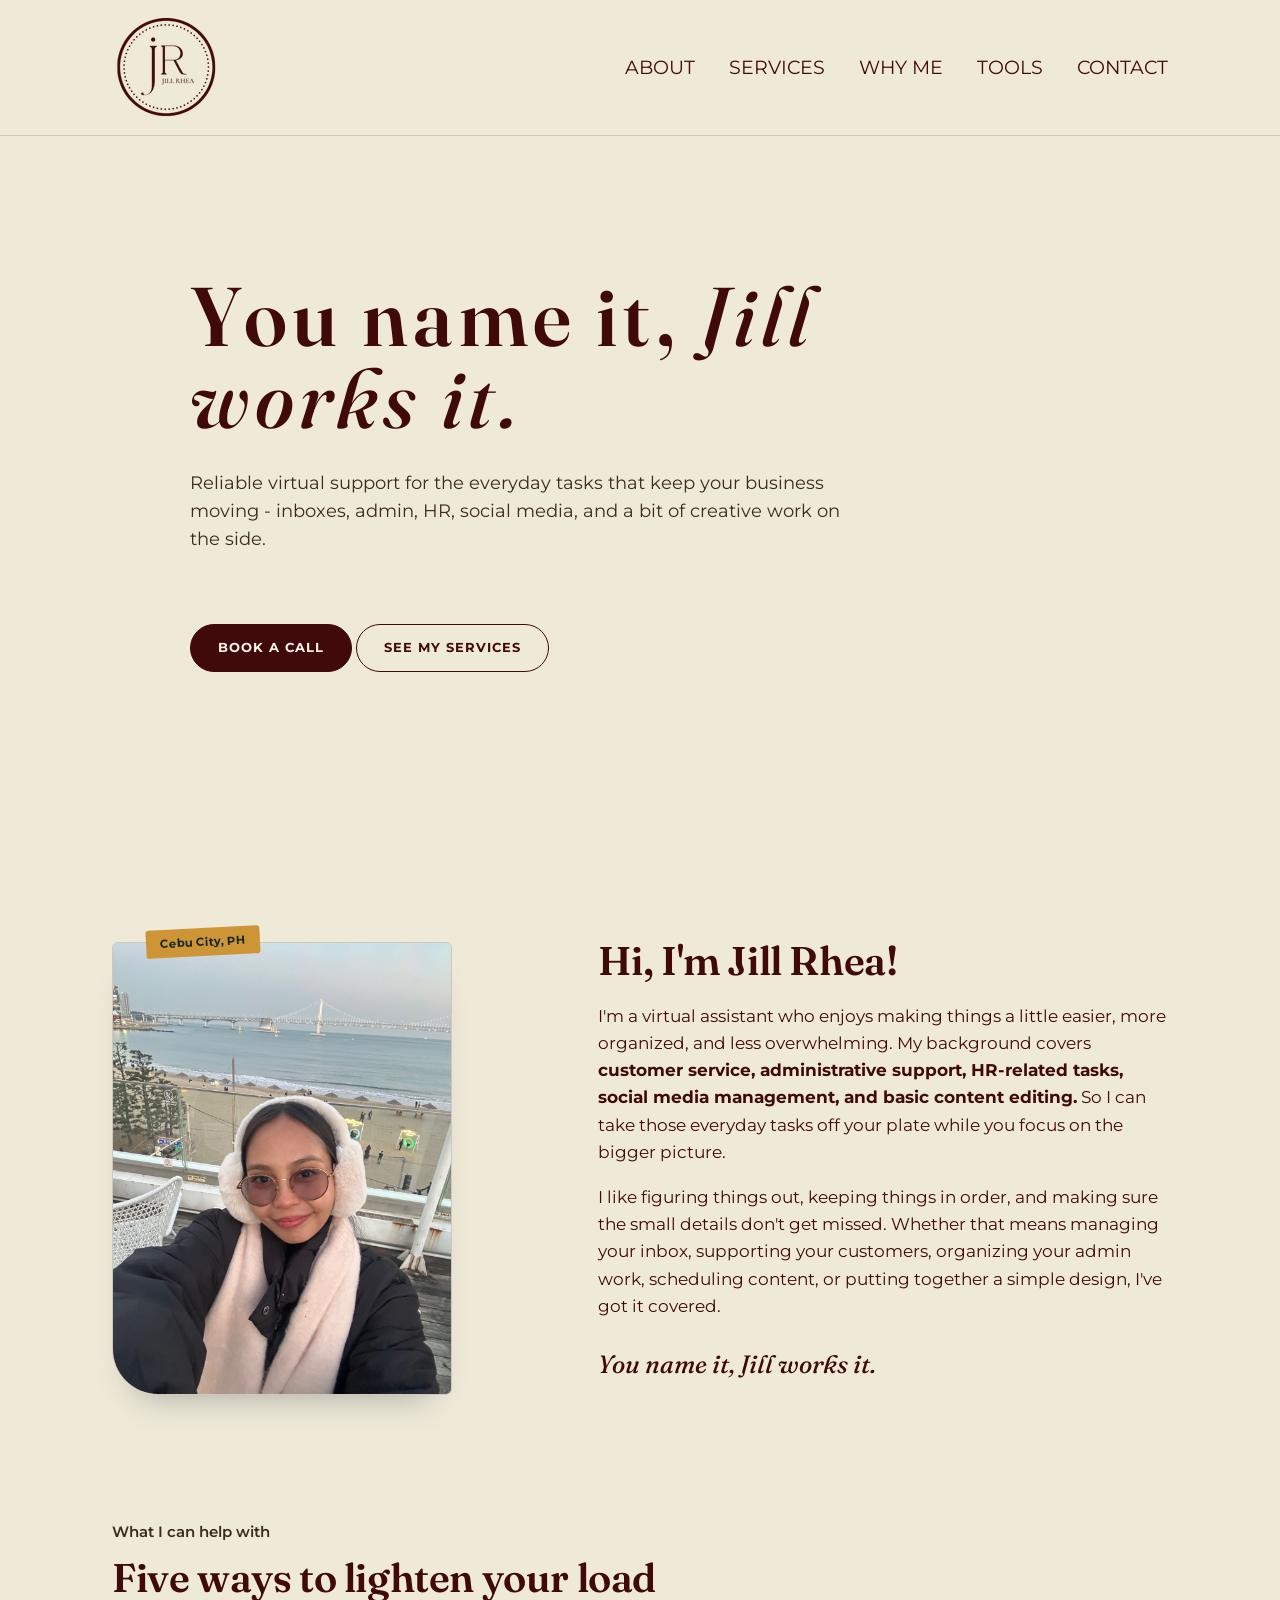
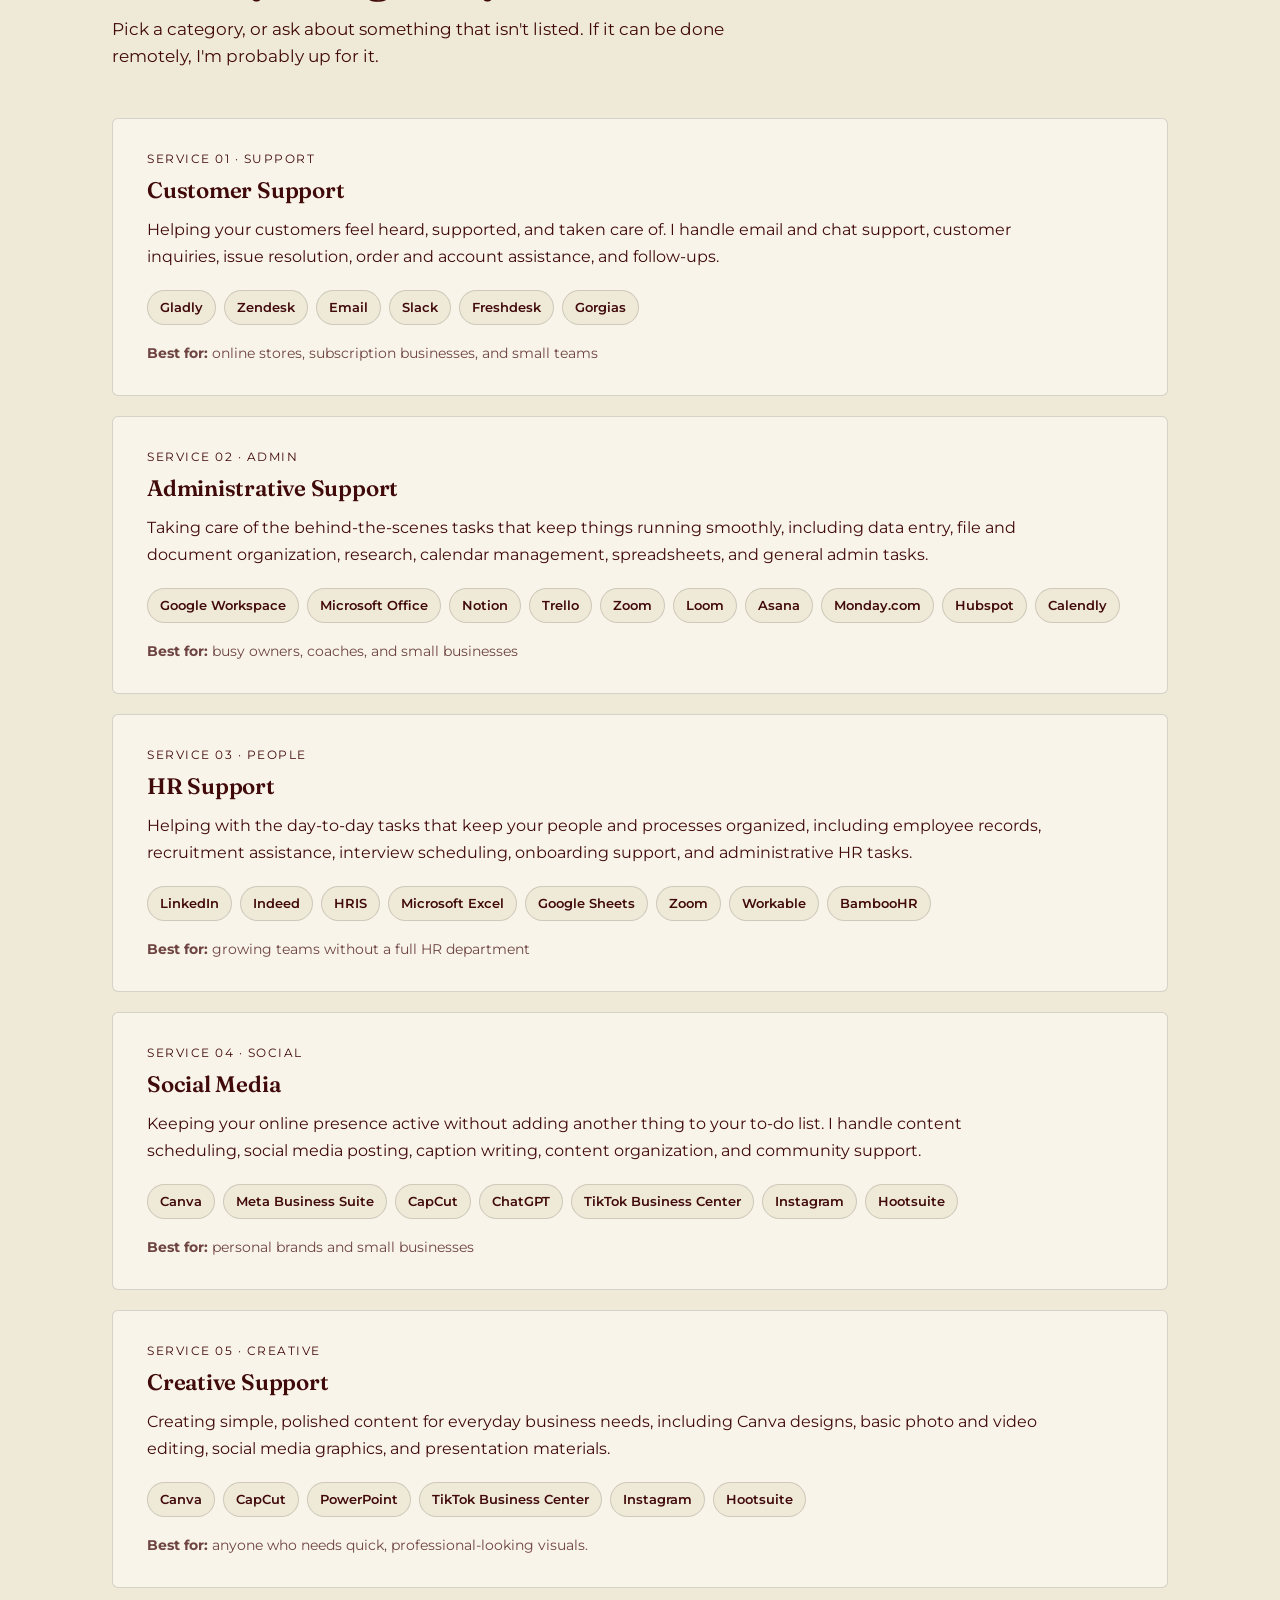
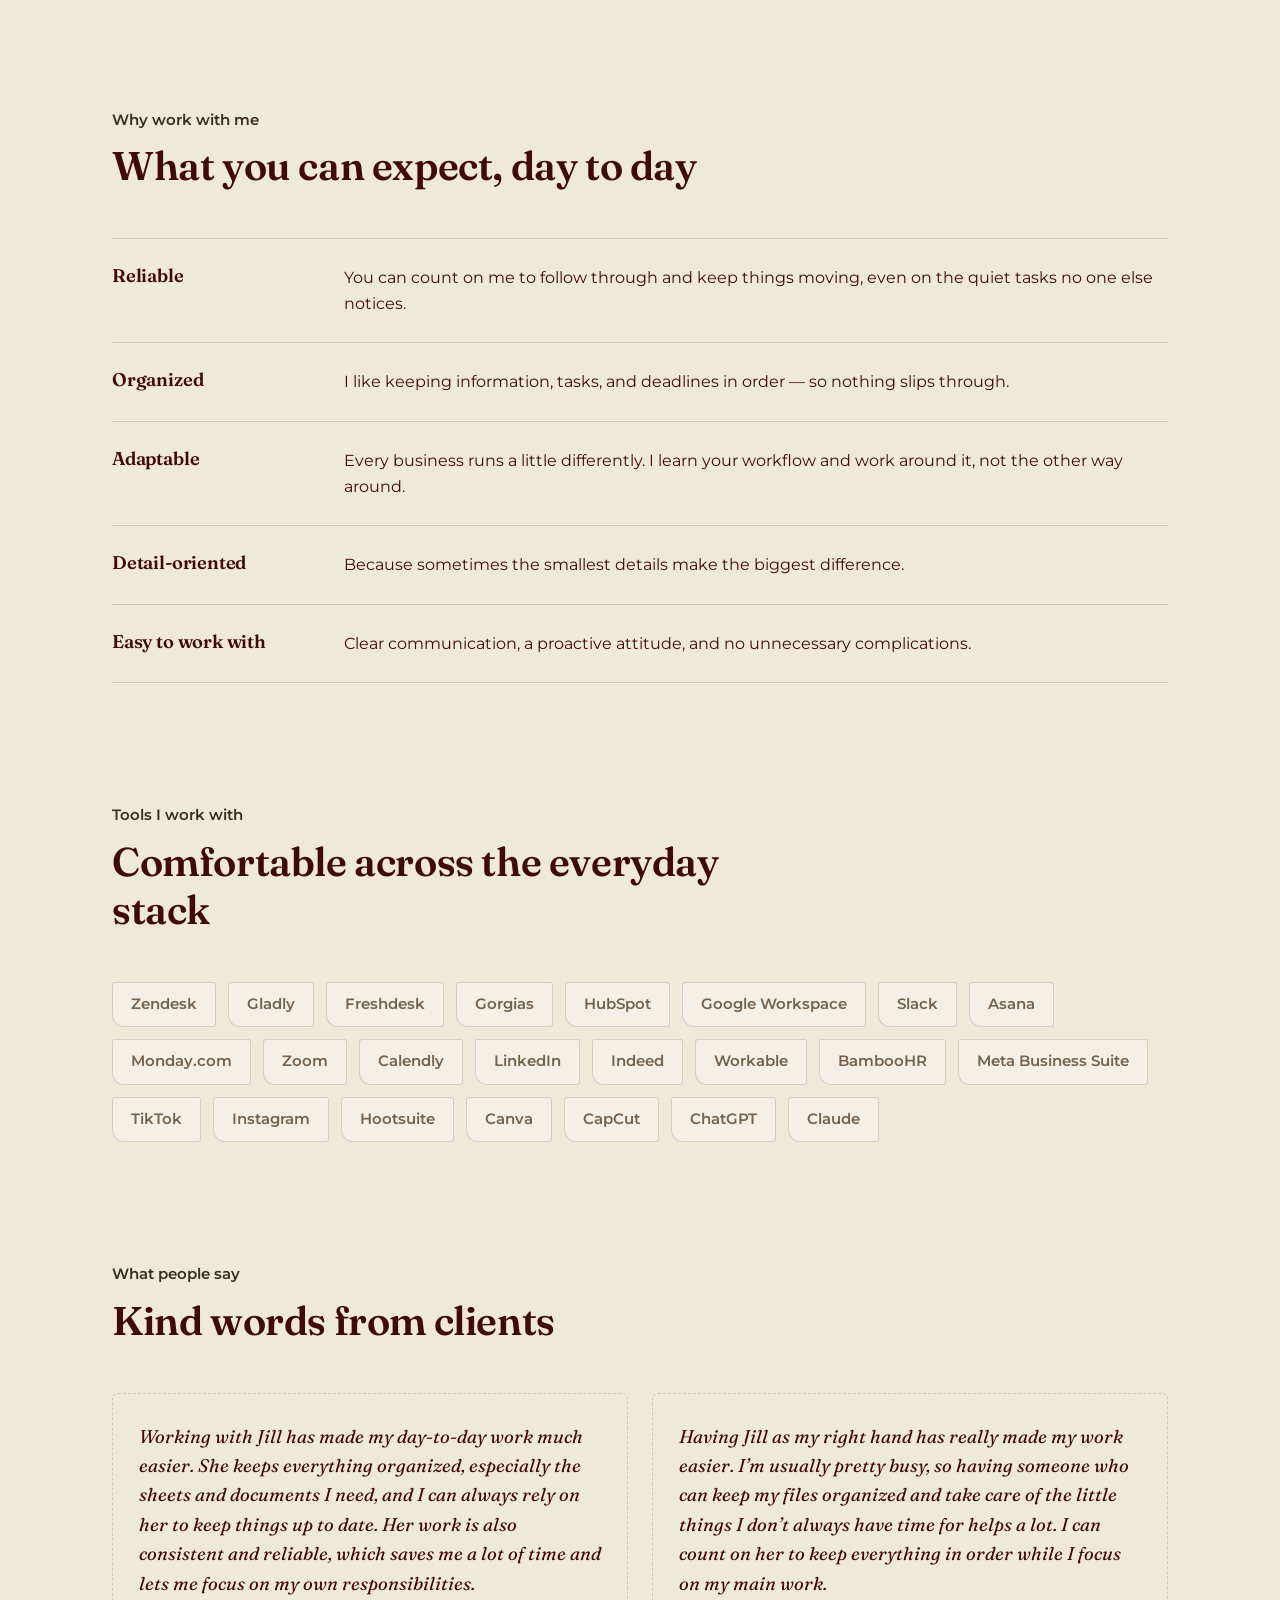
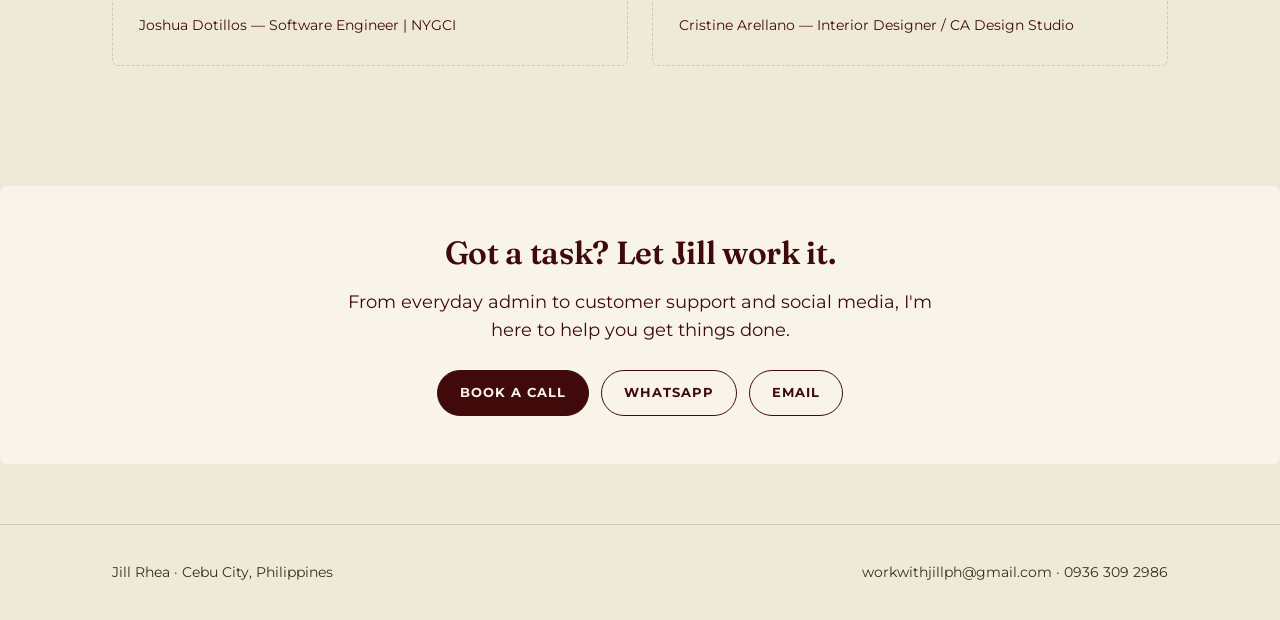
==== commit 657c9f3a: "v2 Applied latest updates to the portfolio" ====
--- a/index.html
+++ b/index.html
@@ -4,65 +4,66 @@
 <head>
     <meta charset="UTF-8">
     <meta name="viewport" content="width=device-width, initial-scale=1.0">
-    <title>Jill Works</title> 
-    
+    <title>Jill Rhea</title>
+
     <!-- Favicons -->
     <link href="Content/assets/img/favicon.png" rel="icon">
-    <link href="Content/assets/img/apple-touch-icon.png" rel="apple-touch-icon"> 
-    
+    <link href="Content/assets/img/apple-touch-icon.png" rel="apple-touch-icon">
+
     <!-- Fonts -->
     <link rel="preconnect" href="https://fonts.googleapis.com">
     <link rel="preconnect" href="https://fonts.gstatic.com" crossorigin>
     <link
         href="https://fonts.googleapis.com/css2?family=Fraunces:ital,opsz,wght@0,9..144,300;0,9..144,450;0,9..144,600;0,9..144,700;1,9..144,500&family=Inter:wght@400;500;600;700&display=swap"
-        rel="stylesheet"> 
-        
+        rel="stylesheet">
+    <link
+        href="https://fonts.googleapis.com/css2?family=Montserrat:ital,wght@0,100..900;1,100..900&family=Poppins:ital,wght@0,100;0,200;0,300;0,400;0,500;0,600;0,700;0,800;0,900;1,100;1,200;1,300;1,400;1,500;1,600;1,700;1,800;1,900&display=swap"
+        rel="stylesheet">
+
     <!-- Vendor CSS -->
     <link href="Content/assets/vendor/bootstrap/css/bootstrap.min.css" rel="stylesheet">
     <link href="Content/assets/vendor/bootstrap-icons/bootstrap-icons.css" rel="stylesheet">
     <link href="Content/assets/vendor/aos/aos.css" rel="stylesheet">
     <link href="Content/assets/vendor/glightbox/css/glightbox.min.css" rel="stylesheet">
-    <link href="Content/assets/vendor/swiper/swiper-bundle.min.css" rel="stylesheet"> 
-    
+    <link href="Content/assets/vendor/swiper/swiper-bundle.min.css" rel="stylesheet">
+
     <!-- Main CSS -->
     <link href="Content/assets/css/main.css" rel="stylesheet">
 </head>
 
-<body> 
-    
+<body>
+
     <!-- Header -->
     <header class="site">
-        <nav class="nav"> <span class="logo-name"> <img src="./Content/assets/img/logo.png" alt="logo"
-                    class="img-fluid"> <a href="#" class="wordmark">Jill Works</a> </span> <input type="checkbox"
-                id="nav-toggle"> <label for="nav-toggle" class="burger"> <span></span> <span></span> <span></span>
+        <nav class="nav"> <span class="logo-name"> <a href="#"><img src="./Content/assets/img/logo.png" alt="logo"
+                    class="img-fluid"></a> </span> <input type="checkbox" id="nav-toggle"> <label for="nav-toggle"
+                class="burger"> <span></span> <span></span> <span></span>
             </label>
             <ul class="navlinks">
                 <li><a href="#about">About</a></li>
                 <li><a href="#services">Services</a></li>
+                <li><a href="#why">Why me</a></li>
                 <li><a href="#tools">Tools</a></li>
-                <li><a href="#why">Why me</a></li>
-                <li><a href="#portfolio">Portfolio</a></li>
                 <li><a href="#contact">Contact</a></li>
-            </ul> <a href="#contact" class="nav-cta">Let's talk</a>
+            </ul>
         </nav>
     </header>
 
     <main id="top">
         <!-- Hero Section -->
         <section class="hero">
-            <div class="wrap">
+            <div class="container">
                 <div class="hero-content">
-                    <h1> You name it,<br> <em>Jill works it.</em> </h1>
-                    <p class="lede"> Reliable virtual support for the everyday tasks that keep your business moving —
+                    <h1> You name it, <em>Jill<br> works it.</em> </h1>
+                    <p class="lede"> Reliable virtual support for the everyday tasks that keep your business moving -
                         inboxes, admin, HR, social media, and a bit of creative work on the side. </p>
-                    <div class="taglist"> <span>Virtual Assistance</span> <span>Customer Support</span>
-                        <span>Admin</span> <span>HR</span> <span>Social Media</span> <span>Creative Support</span>
-                    </div> <a href="#contact" class="btn">Let's work together</a>
-                </div>
-            </div>
-        </section> 
-        <!-- End Hero Section --> 
-        
+                    <a href="https://calendar.app.google/up792wfRcFmNSrAy9" target="_blank" class="btn btn-primary">Book a Call</a>
+                    <a href="#services" class="btn btn-secondary">See my Services</a>
+                </div>
+            </div>
+        </section>
+        <!-- End Hero Section -->
+
         <!-- About Section -->
         <section class="about" id="about">
             <div class="wrap">
@@ -70,104 +71,212 @@
                         src="./Content/assets/img/profile-img.png" alt="Jill Rhea Arnaiz"> </div>
                 <div>
                     <h2>Hi, I'm Jill Rhea!</h2>
-                    <p> I'm a virtual assistant who enjoys making things a little easier, more organized, and less
-                        overwhelming. My background covers customer service, administrative support, HR-related tasks,
-                        social media management, and basic content editing — so I can take those everyday tasks off your
-                        plate while you focus on the bigger picture. </p>
-                    <p> I like figuring things out, keeping things in order, and making sure the small details don't get
-                        missed. Whether that means managing your inbox, supporting your customers, organizing your admin
-                        work, scheduling content, or putting together a simple design, I've got it covered. </p> <a
-                        href="./Content/assets/document/Jill Arnaiz - Resume.pdf"
-                        class="btn btn-primary btn-xs btn-radius less-margin-top" target="_blank"> See my Resume </a>
+                    
+                    <p> I'm a virtual assistant who enjoys making things a little easier, more organized, and less overwhelming. My
+                        background covers <strong>customer service, administrative support, HR-related tasks, social media management, and basic
+                        content editing.</strong> So I can take those everyday tasks off your plate while you focus on the bigger picture. </p>
+                    <p> I like figuring things out, keeping things in order, and making sure the small details don't get missed. Whether
+                        that means managing your inbox, supporting your customers, organizing your admin work, scheduling content, or
+                        putting together a simple design, I've got it covered. </p>
                     <p class="lead-line"> <em>You name it, Jill works it.</em> </p>
-                </div>
-            </div>
-        </section> 
-        <!-- End About Section --> 
-        
+                    </div>
+            </div>
+        </section>
+        <!-- End About Section -->
+
         <!-- Services Section -->
         <section id="services">
             <div class="wrap">
+
                 <div class="section-head">
                     <div class="kicker">What I can help with</div>
                     <h2>Five ways to lighten your load</h2>
-                    <p> Pick a category to see what's included — or ask about something that isn't listed. If it can be
-                        done remotely, I'm probably up for it. </p>
-                </div> <input type="radio" name="svc" id="tab1" checked> <input type="radio" name="svc" id="tab2">
-                <input type="radio" name="svc" id="tab3"> <input type="radio" name="svc" id="tab4"> <input type="radio"
-                    name="svc" id="tab5">
-                <div class="services-panel">
-                    <div class="tabs-col"> <label class="tab-label" for="tab1">Customer Support</label> <label
-                            class="tab-label" for="tab2">Administrative Support</label> <label class="tab-label"
-                            for="tab3">HR Support</label> <label class="tab-label" for="tab4">Social Media</label>
-                        <label class="tab-label" for="tab5">Creative Support</label>
-                    </div>
-                    <div class="tab-panels">
-                        <div class="tab-panel" id="panel1">
-                            <h3>Customer Support</h3>
-                            <p class="desc"> Helping your customers feel heard, supported, and taken care of. </p>
-                            <ul>
-                                <li>Email &amp; chat support</li>
-                                <li>Customer inquiries</li>
-                                <li>Issue resolution</li>
-                                <li>Order &amp; account assistance</li>
-                                <li>Follow-ups</li>
-                            </ul>
-                        </div>
-                        <div class="tab-panel" id="panel2">
-                            <h3>Administrative Support</h3>
-                            <p class="desc"> Taking care of the behind-the-scenes tasks that keep things running
-                                smoothly. </p>
-                            <ul>
-                                <li>Data entry</li>
-                                <li>File &amp; document organization</li>
-                                <li>Research</li>
-                                <li>Calendar management</li>
-                                <li>Spreadsheets</li>
-                                <li>General admin tasks</li>
-                            </ul>
-                        </div>
-                        <div class="tab-panel" id="panel3">
-                            <h3>HR Support</h3>
-                            <p class="desc"> Helping with the day-to-day tasks that keep your people and processes
-                                organized. </p>
-                            <ul>
-                                <li>Employee records</li>
-                                <li>Recruitment assistance</li>
-                                <li>Interview scheduling</li>
-                                <li>Onboarding support</li>
-                                <li>Administrative HR tasks</li>
-                            </ul>
-                        </div>
-                        <div class="tab-panel" id="panel4">
-                            <h3>Social Media</h3>
-                            <p class="desc"> Keeping your online presence active without adding another thing to your
-                                to-do list. </p>
-                            <ul>
-                                <li>Content scheduling</li>
-                                <li>Social media posting</li>
-                                <li>Caption writing</li>
-                                <li>Content organization</li>
-                                <li>Community support</li>
-                            </ul>
-                        </div>
-                        <div class="tab-panel" id="panel5">
-                            <h3>Creative Support</h3>
-                            <p class="desc"> Simple, polished content for your everyday business needs. </p>
-                            <ul>
-                                <li>Canva designs</li>
-                                <li>Basic photo editing</li>
-                                <li>Basic video editing</li>
-                                <li>Social media graphics</li>
-                                <li>Presentation materials</li>
-                            </ul>
-                        </div>
-                    </div>
-                </div>
-            </div>
-        </section> 
-        <!-- End Services Section --> 
-        
+                    <p>
+                        Pick a category, or ask about something that isn't listed.
+                        If it can be done remotely, I'm probably up for it.
+                    </p>
+                </div>
+
+                <div class="services-list">
+
+                    <!-- Service 01 -->
+                    <div class="sv">
+                        <span class="k">Service 01 · Support</span>
+
+                        <h3>Customer Support</h3>
+
+                        <p>
+                            Helping your customers feel heard, supported, and taken care of.
+                            I handle email and chat support, customer inquiries, issue resolution,
+                            order and account assistance, and follow-ups.
+                        </p>
+
+                        <ul class="chips">
+                            <li>Gladly</li>
+                            <li>Zendesk</li>
+                            <li>Email</li>
+                            <li>Slack</li>
+                            <li>Freshdesk</li>
+                            <li>Gorgias</li>
+                        </ul>
+
+                        <p class="best">
+                            <b>Best for:</b> online stores, subscription businesses, and small teams
+                        </p>
+                    </div>
+
+                    <!-- Service 02 -->
+                    <div class="sv">
+                        <span class="k">Service 02 · Admin</span>
+
+                        <h3>Administrative Support</h3>
+
+                        <p>
+                            Taking care of the behind-the-scenes tasks that keep things running
+                            smoothly, including data entry, file and document organization,
+                            research, calendar management, spreadsheets, and general admin tasks.
+                        </p>
+
+                        <ul class="chips">
+                            <li>Google Workspace</li>
+                            <li>Microsoft Office</li>
+                            <li>Notion</li>
+                            <li>Trello</li>
+                            <li>Zoom</li>
+                            <li>Loom</li>
+                            <li>Asana</li>
+                            <li>Monday.com</li>
+                            <li>Hubspot</li>
+                            <li>Calendly</li>
+                        </ul>
+
+                        <p class="best">
+                            <b>Best for:</b> busy owners, coaches, and small businesses
+                        </p>
+                    </div>
+
+                    <!-- Service 03 -->
+                    <div class="sv">
+                        <span class="k">Service 03 · People</span>
+
+                        <h3>HR Support</h3>
+
+                        <p>
+                            Helping with the day-to-day tasks that keep your people and processes
+                            organized, including employee records, recruitment assistance,
+                            interview scheduling, onboarding support, and administrative HR tasks.
+                        </p>
+
+                        <ul class="chips">
+                            <li>LinkedIn</li>
+                            <li>Indeed</li>
+                            <li>HRIS</li>
+                            <li>Microsoft Excel</li>
+                            <li>Google Sheets</li>
+                            <li>Zoom</li>
+                            <li>Workable</li>
+                            <li>BambooHR</li>
+                        </ul>
+
+                        <p class="best">
+                            <b>Best for:</b> growing teams without a full HR department
+                        </p>
+                    </div>
+
+                    <!-- Service 04 -->
+                    <div class="sv">
+                        <span class="k">Service 04 · Social</span>
+
+                        <h3>Social Media</h3>
+
+                        <p>
+                            Keeping your online presence active without adding another thing
+                            to your to-do list. I handle content scheduling, social media posting,
+                            caption writing, content organization, and community support.
+                        </p>
+
+                        <ul class="chips">
+                            <li>Canva</li>
+                            <li>Meta Business Suite</li>
+                            <li>CapCut</li>
+                            <li>ChatGPT</li>
+                            <li>TikTok Business Center</li>
+                            <li>Instagram</li>
+                            <li>Hootsuite</li>
+                        </ul>
+
+                        <p class="best">
+                            <b>Best for:</b> personal brands and small businesses
+                        </p>
+                    </div>
+
+                    <!-- Service 05 -->
+                    <div class="sv">
+                        <span class="k">Service 05 · Creative</span>
+
+                        <h3>Creative Support</h3>
+
+                        <p>
+                            Creating simple, polished content for everyday business needs,
+                            including Canva designs, basic photo and video editing,
+                            social media graphics, and presentation materials.
+                        </p>
+
+                        <ul class="chips">
+                            <li>Canva</li>
+                            <li>CapCut</li>
+                            <li>PowerPoint</li>
+                            <li>TikTok Business Center</li>
+                            <li>Instagram</li>
+                            <li>Hootsuite</li>
+                        </ul>
+
+                        <p class="best">
+                            <b>Best for:</b> anyone who needs quick, professional-looking visuals.
+                        </p>
+                    </div>
+
+                </div>
+
+            </div>
+        </section>
+        <!-- End Services Section -->
+
+        <!-- Why Section -->
+        <section id="why">
+            <div class="wrap">
+                <div class="section-head">
+                    <div class="kicker">Why work with me</div>
+                    <h2>What you can expect, day to day</h2>
+                </div>
+                <div class="why-list">
+                    <div class="why-item">
+                        <h3>Reliable</h3>
+                        <p> You can count on me to follow through and keep things moving, even on the quiet tasks no one
+                            else notices. </p>
+                    </div>
+                    <div class="why-item">
+                        <h3>Organized</h3>
+                        <p> I like keeping information, tasks, and deadlines in order — so nothing slips through. </p>
+                    </div>
+                    <div class="why-item">
+                        <h3>Adaptable</h3>
+                        <p> Every business runs a little differently. I learn your workflow and work around it, not the
+                            other way around. </p>
+                    </div>
+                    <div class="why-item">
+                        <h3>Detail-oriented</h3>
+                        <p> Because sometimes the smallest details make the biggest difference. </p>
+                    </div>
+                    <div class="why-item">
+                        <h3>Easy to work with</h3>
+                        <p> Clear communication, a proactive attitude, and no unnecessary complications. </p>
+                    </div>
+                </div>
+            </div>
+        </section>
+        <!-- End Why Section -->
+
         <!-- Tools Section -->
         <section id="tools">
             <div class="wrap">
@@ -175,116 +284,35 @@
                     <div class="kicker">Tools I work with</div>
                     <h2>Comfortable across the everyday stack</h2>
                 </div>
-                <div class="tools-wrap"> <span class="tool-chip">Canva</span> <span class="tool-chip">Google
-                        Workspace</span> <span class="tool-chip">Microsoft Office</span> <span
-                        class="tool-chip">Slack</span> <span class="tool-chip">Zoom</span> <span
-                        class="tool-chip">Notion</span> <span class="tool-chip">Trello</span> <span
-                        class="tool-chip">CapCut</span> <span class="tool-chip">ChatGPT</span> <span
-                        class="tool-chip">Meta Business Suite</span> </div>
-                <p class="tools-note"> This list can flex to match whatever you're already using — happy to learn a new
-                    platform if that's what your workflow needs. </p>
-            </div>
-        </section> 
-        <!-- End Tools Section --> 
-        
-        <!-- Why Section -->
-        <section id="why">
-            <div class="wrap">
-                <div class="section-head">
-                    <div class="kicker">Why work with me</div>
-                    <h2>What you can expect, day to day</h2>
-                </div>
-                <div class="why-list">
-                    <div class="why-item">
-                        <h3>Reliable</h3>
-                        <p> You can count on me to follow through and keep things moving, even on the quiet tasks no one
-                            else notices. </p>
-                    </div>
-                    <div class="why-item">
-                        <h3>Organized</h3>
-                        <p> I like keeping information, tasks, and deadlines in order — so nothing slips through. </p>
-                    </div>
-                    <div class="why-item">
-                        <h3>Adaptable</h3>
-                        <p> Every business runs a little differently. I learn your workflow and work around it, not the
-                            other way around. </p>
-                    </div>
-                    <div class="why-item">
-                        <h3>Detail-oriented</h3>
-                        <p> Because sometimes the smallest details make the biggest difference. </p>
-                    </div>
-                    <div class="why-item">
-                        <h3>Easy to work with</h3>
-                        <p> Clear communication, a proactive attitude, and no unnecessary complications. </p>
-                    </div>
-                </div>
-            </div>
-        </section> 
-        <!-- End Why Section --> 
-        
-        <!-- Portfolio Section -->
-        <section id="portfolio">
-            <div class="wrap">
-                <div class="section-head">
-                    <div class="kicker">Portfolio</div>
-                    <h2>A little look at what I do</h2>
-                    <p> The cards below are mock samples that illustrate the kind of work I do in each area — real,
-                        client-specific examples are available on request. </p>
-                </div>
-                <div class="folder-grid">
-
-                    <!-- Portfolio Item --> 
-                    <a href="portfolio-customer-support.html"
-                        class="folder-card"> <span class="sample-tag">Sample</span>
-                        <h3>Customer Support</h3>
-                        <p> Example inquiry responses, escalation notes, and a support-ticket workflow. </p> <span
-                            class="folder-link"> View sample <i class="bi bi-arrow-up-right"></i> </span>
-                    </a>
-                    <!-- End Portfolio Item -->
-                    
-                    <!-- Portfolio Item --> 
-                    <a href="portfolio-details-admin.html" class="folder-card"> <span
-                            class="sample-tag">Sample</span>
-                        <h3>Administrative Work</h3>
-                        <p> Spreadsheets, trackers, and research organized for quick reference. </p> <span
-                            class="folder-link"> View sample <i class="bi bi-arrow-up-right"></i> </span>
-                    </a>
-                    <!-- End Portfolio Item -->
-
-                    <!-- Portfolio Item --> 
-                    <a href="portfolio-social-media.html" class="folder-card"> <span
-                            class="sample-tag">Sample</span>
-                        <h3>Social Media</h3>
-                        <p> Sample posts, captions, and a month of content calendar planning. </p> <span
-                            class="folder-link"> View sample <i class="bi bi-arrow-up-right"></i> </span>
-                    </a>
-                    <!-- End Portfolio Item -->
-
-                    <!-- Portfolio Item --> 
-                    <a href="portfolio-hr-support.html" class="folder-card"> <span
-                            class="sample-tag">Sample</span>
-                        <h3>HR Support</h3>
-                        <p> Recruitment trackers, interview schedules, and onboarding checklists. </p> <span
-                            class="folder-link"> View sample <i class="bi bi-arrow-up-right"></i> </span>
-                    </a>
-                    <!-- End Portfolio Item -->
-
-                    <!-- Portfolio Item --> 
-                    <a href="portfolio-creative-work.html" class="folder-card"> <span
-                            class="sample-tag">Sample</span>
-                        <h3>Creative Work</h3>
-                        <p> Canva designs, simple photo and video edits, and presentation decks. </p> <span
-                            class="folder-link"> View sample <i class="bi bi-arrow-up-right"></i> </span>
-                    </a>
-                    <!-- End Portfolio Item -->
-                
-                </div>
-                <p class="folder-note"> Have work you'd like featured here instead? Send it over and I'll swap it in.
-                </p>
-            </div>
-        </section> 
-        <!-- End Portfolio Section --> 
-         
+                <div class="tools-wrap">
+                    <span class="tool-chip">Zendesk</span>
+                    <span class="tool-chip">Gladly</span>
+                    <span class="tool-chip">Freshdesk</span>
+                    <span class="tool-chip">Gorgias</span>
+                    <span class="tool-chip">HubSpot</span>
+                    <span class="tool-chip">Google Workspace</span>
+                    <span class="tool-chip">Slack</span>
+                    <span class="tool-chip">Asana</span>
+                    <span class="tool-chip">Monday.com</span>
+                    <span class="tool-chip">Zoom</span>
+                    <span class="tool-chip">Calendly</span>
+                    <span class="tool-chip">LinkedIn</span>
+                    <span class="tool-chip">Indeed</span>
+                    <span class="tool-chip">Workable</span>
+                    <span class="tool-chip">BambooHR</span>
+                    <span class="tool-chip">Meta Business Suite</span>
+                    <span class="tool-chip">TikTok</span>
+                    <span class="tool-chip">Instagram</span>
+                    <span class="tool-chip">Hootsuite</span>
+                    <span class="tool-chip">Canva</span>
+                    <span class="tool-chip">CapCut</span>
+                    <span class="tool-chip">ChatGPT</span>
+                    <span class="tool-chip">Claude</span>
+                </div>
+            </div>
+        </section>
+        <!-- End Tools Section -->
+
         <!-- Testimonials Section -->
         <section id="testimonials">
             <div class="wrap">
@@ -294,43 +322,61 @@
                 </div>
                 <div class="testi-grid">
                     <div class="testi-card">
-                        <p class="quote"> Add a testimonial from a client here. </p>
-                        <div class="who"> Client name — role / company </div>
+                        <p class="quote"> Working with Jill has made my day-to-day work much easier. She keeps everything organized, especially
+                            the sheets and documents I need, and I can always rely on her to keep things up to date. Her work is also
+                            consistent and reliable, which saves me a lot of time and lets me focus on my own responsibilities. </p>
+                        <div class="who"> Joshua Dotillos — Software Engineer | NYGCI </div>
                     </div>
                     <div class="testi-card">
-                        <p class="quote"> Add a second testimonial here once you have one. </p>
-                        <div class="who"> Client name — role / company </div>
-                    </div>
-                </div>
-            </div>
-        </section> 
-        <!-- End Testimonials Section --> 
-         
+                        <p class="quote"> Having Jill as my right hand has really made my work easier. I’m usually pretty busy, so having
+                            someone who can keep my files organized and take care of the little things I don’t always have time for helps a lot.
+                            I can count on her to keep everything in order while I focus on my main work. </p>
+                        <div class="who"> Cristine Arellano — Interior Designer / CA Design Studio </div>
+                    </div>
+                </div>
+            </div>
+        </section>
+        <!-- End Testimonials Section -->
+
+        <!-- Final CTA Section -->
         <!-- Final CTA Section -->
         <section class="final-cta" id="contact">
-            <div class="wrap">
+            <div class="cta">
                 <h2>Got a task? Let Jill work it.</h2>
-                <p> From everyday admin to customer support and social media, I'm here to help you get things done. </p>
-                <a href="https://calendar.app.google/up792wfRcFmNSrAy9" class="btn" target="_blank"> Work with Jill </a>
-                <a href="https://wa.me/639363092986" class="btn ghost" target="_blank"> Let's chat </a>
+
+                <p>
+                    From everyday admin to customer support and social media,
+                    I'm here to help you get things done.
+                </p>
+
+                <div class="row">
+                    <a class="btn"
+                    href="https://calendar.app.google/up792wfRcFmNSrAy9"
+                    target="_blank">
+                        Book a call
+                    </a>
+
+                    <a class="btn alt"
+                    href="https://wa.me/639363092986"
+                    target="_blank">
+                        WhatsApp
+                    </a>
+
+                    <a class="btn alt"
+                    href="mailto:workwithjillph@gmail.com">
+                        Email
+                    </a>
+                </div>
             </div>
         </section>
         <!-- End Final CTA Section -->
     </main>
 
     <!-- Footer -->
-    <footer style="background: var(--teal-dark);">
-        <div class="wrap"> <span> Jill Works · Basak Pardo, Cebu City, Philippines </span> <span> <a
+    <footer style="background: var(--paper);">
+        <div class="wrap"> <span> Jill Rhea · Cebu City, Philippines </span> <span> <a
                     href="mailto:workwithjillph@gmail.com">workwithjillph@gmail.com</a> · <a
                     href="tel:+639363092986">0936 309 2986</a> </span> </div>
-        <div class="container">
-            <div class="copyright text-center">
-                <p class="less-margin-bottom"> © 2026 <strong class="px-1 sitename">Joshua Andrei Nicolai</strong>
-                    <span>All Rights Reserved</span>
-                </p>
-            </div>
-            <div class="credits text-center"> Full Stack Developer &amp; Software Engineer </div>
-        </div>
     </footer>
     <!-- End Footer Section -->
 
--- a/Content/assets/css/main.css
+++ b/Content/assets/css/main.css
@@ -1,13 +1,13 @@
-/* Fonts */
+/* ---------- ROOT / GLOBAL ---------- */
+
 :root {
   --paper: #EFE9D8;
   --paper-2: #F8F4E9;
-  --ink: #23201B;
-  --ink-soft: #5B564C;
-  --gray-orange: #897B65;
   --brown-orange: #74624A;
   --soft-cream: #F5F0E6;
   --dark-gray-brown: #3B2C1C;
+  --dark-red: #410A0A;
+  --dark-red-hover: #5A0F0F;
   --teal: #24444A;
   --teal-dark: #16292D;
   --teal-tint: #DCE6E4;
@@ -28,19 +28,19 @@
 body {
   margin: 0;
   background: var(--paper);
-  color: var(--ink);
-  font-family: 'Inter', sans-serif;
+  color: var(--dark-gray-brown);
+  font-family: 'Montserrat', 'Inter', sans-serif;
   font-size: 16px;
   line-height: 1.6;
   -webkit-font-smoothing: antialiased;
 }
 
-h1, h2, h3, .display {
+h1, h2, h3 {
+  margin: 0;
+  color: var(--dark-red);
   font-family: 'Fraunces', serif;
   font-weight: 600;
   letter-spacing: -0.01em;
-  margin: 0;
-  color: var(--ink);
 }
 
 a {
@@ -48,8 +48,8 @@
 }
 
 img {
+  display: block;
   max-width: 100%;
-  display: block;
 }
 
 .wrap {
@@ -62,17 +62,18 @@
   padding: 60px 0;
 }
 
-/* ---------- NAVIGATION SCROLL OFFSET ---------- */
 section[id] {
   scroll-margin-top: 90px;
 }
 
-/* ---------- NAV ---------- */
+
+/* ---------- NAVIGATION ---------- */
+
 header.site {
   position: sticky;
   top: 0;
   z-index: 50;
-  background: rgba(239, 233, 216, 0.92);
+  background: var(--paper);
   backdrop-filter: blur(6px);
   border-bottom: 1px solid var(--line);
 }
@@ -93,12 +94,12 @@
 }
 
 .wordmark {
-  font-family: 'Fraunces', serif;
-  font-weight: 700;
-  font-size: 1.3rem;
   display: flex;
   align-items: baseline;
   gap: 8px;
+  font-family: 'Fraunces', serif;
+  font-size: 1.3rem;
+  font-weight: 700;
   text-decoration: none;
 }
 
@@ -109,18 +110,20 @@
 .navlinks {
   display: flex;
   gap: 34px;
-  list-style: none;
   margin: 0;
   padding: 0;
+  list-style: none;
   font-size: 0.94rem;
 }
 
 .navlinks a {
+  padding-bottom: 3px;
+  color: var(--dark-red);
+  font-size: 19.4px;
   text-decoration: none;
-  color: var(--ink-soft);
+  text-transform: uppercase;
   border-bottom: 1px solid transparent;
-  padding-bottom: 3px;
-  transition: color .2s, border-color .2s;
+  transition: color .2s ease, border-color .2s ease;
 }
 
 .navlinks a:hover {
@@ -129,95 +132,42 @@
 }
 
 .nav-cta {
+  padding: 10px 20px;
   background: var(--dark-gray-brown);
   color: var(--paper-2);
-  padding: 10px 20px;
   border-radius: 3px 3px 3px 14px;
-  text-decoration: none;
   font-size: 0.9rem;
   font-weight: 600;
+  text-decoration: none;
   white-space: nowrap;
-  transition: background .2s;
+  transition: background .2s ease;
 }
 
 .nav-cta:hover {
   background: var(--teal-dark);
 }
 
-#nav-toggle {
+#nav-toggle, .burger {
   display: none;
 }
 
-.burger {
-  display: none;
-}
-
-@media (max-width:820px) {
-  .navlinks {
-    position: absolute;
-    top: 100%;
-    left: 0;
-    right: 0;
-    background: var(--paper-2);
-    flex-direction: column;
-    gap: 0;
-    border-bottom: 1px solid var(--line);
-    max-height: 0;
-    overflow: hidden;
-    transition: max-height .3s ease;
-  }
-
-  .navlinks a {
-    display: block;
-    padding: 14px 32px;
-    border-bottom: 1px solid var(--line);
-    border-radius: 0;
-  }
-
-  .nav-cta {
-    display: none;
-  }
-
-  .burger {
-    display: flex;
-    flex-direction: column;
-    gap: 5px;
-    cursor: pointer;
-    padding: 6px;
-  }
-
-  .burger span {
-    width: 22px;
-    height: 2px;
-    background: var(--ink);
-  }
-
-  #nav-toggle:checked~.navlinks {
-    max-height: 400px;
-  }
-}
-
 /* ---------- HERO ---------- */
+
 .hero {
-  padding: 150px 0;
-}
-
-.hero .wrap {
-  display: block;
+  padding: 140px 0 205px;
 }
 
 .hero-content {
   max-width: 900px;
   margin: 0 auto;
-  text-align: center;
+  text-align: left;
 }
 
 .hero h1 {
-  font-size: 120px;
-  line-height: 0.98;
   max-width: none;
+  font-size: 83.2px;
+  line-height: .98;
   letter-spacing: .35rem;
-  margin: 0 auto;
 }
 
 .hero h1 em {
@@ -226,51 +176,11 @@
 }
 
 .hero p.lede {
-  margin: 30px auto 0;
+  max-width: 660px;
+  margin: 30px 0;
+  color: var(--dark-gray-brown);
   font-size: 1.12rem;
   line-height: 1.55;
-  color: var(--ink-soft);
-  max-width: 660px;
-}
-
-.taglist {
-  display: flex;
-  flex-wrap: wrap;
-  justify-content: center;
-  gap: 9px;
-  margin-top: 28px;
-}
-
-.taglist span {
-  font-size: 0.78rem;
-  line-height: 1;
-  padding: 9px 14px;
-  border: 1px solid rgba(35, 32, 27, 0.08);
-  border-radius: 20px;
-  background: var(--soft-cream);
-  color: var(--brown-orange);
-}
-
-.hero .btn {
-  display: inline-block;
-  margin-top: 42px;
-  padding: 13px 27px;
-  background: var(--teal);
-  color: var(--paper-2);
-  border-radius: 3px 3px 3px 15px;
-  text-decoration: none;
-  font-size: 0.78rem;
-  font-weight: 600;
-  letter-spacing: 0;
-  text-transform: none;
-  text-shadow: none;
-  box-shadow: none;
-  transition: background .2s ease, transform .2s ease;
-}
-
-.hero .btn:hover {
-  background: var(--teal-dark);
-  transform: translateY(-2px);
 }
 
 .taglist {
@@ -281,36 +191,51 @@
 }
 
 .taglist span {
-  font-size: 0.86rem;
   padding: 6px 14px;
+  background: var(--soft-cream);
+  color: var(--brown-orange);
   border: 1px solid var(--line);
   border-radius: 20px;
-  background: var(--soft-cream);
-  color: var(--brown-orange);
-}
+  font-size: .86rem;
+}
+
+.hero .btn {
+  margin-top: 42px;
+}
+
+
+/* ---------- BUTTONS ---------- */
 
 .btn {
-  display: inline-block;
-  margin-top: 34px;
-  background: var(--teal);
+  display: inline-flex;
+  align-items: center;
+  justify-content: center;
+  padding: 13px 27px;
+  background: var(--dark-red);
   color: var(--paper-2);
-  padding: 15px 30px;
-  border-radius: 3px 3px 3px 18px;
+  border: 1px solid var(--dark-red);
+  border-radius: 30px;
+  font-size: 13px;
+  font-weight: 700;
+  letter-spacing: 1px;
   text-decoration: none;
-  font-weight: 600;
-  font-size: 0.98rem;
-  transition: background .2s, transform .2s;
-}
-
-.less-margin-top {
-  margin-top: 12px;
+  text-transform: uppercase;
+  white-space: nowrap;
+  transition: background .2s ease, border-color .2s ease, color .2s ease, transform .2s ease;
+}
+
+.btn:hover {
+  background: transparent;
+  border-color: var(--dark-red);
+  color: var(--dark-red);
+  transform: translateY(-2px);
 }
 
 .btn.ghost {
+  margin-left: 14px;
   background: transparent;
   color: var(--teal);
-  border: 1.5px solid var(--dark-gray-brown);
-  margin-left: 14px;
+  border-color: var(--dark-gray-brown);
 }
 
 .btn.ghost:hover {
@@ -318,7 +243,26 @@
   color: var(--paper-2);
 }
 
-/* hero illustration: stacked index cards */
+.hero .btn.btn-secondary {
+  margin-top: 42px;
+  background: transparent;
+  color: var(--dark-red);
+  border-color: var(--dark-red);
+}
+
+.hero .btn.btn-secondary:hover {
+  background: var(--dark-red-hover);
+  border-color: var(--dark-red-hover);
+  color: #fff;
+}
+
+.btn-radius {
+  border-radius: 100px !important;
+}
+
+
+/* ---------- HERO CARD STACK ---------- */
+
 .stack {
   position: relative;
   height: 340px;
@@ -327,86 +271,86 @@
 .card-stack {
   position: absolute;
   width: 78%;
+  padding: 20px 22px;
   background: var(--paper-2);
   border: 1px solid var(--line);
   border-radius: var(--radius-tab);
-  box-shadow: 0 18px 30px -18px rgba(23, 41, 45, 0.25);
-  padding: 20px 22px;
+  box-shadow: 0 18px 30px -18px rgba(23, 41, 45, .25);
 }
 
 .card-stack .tab {
   position: absolute;
   top: -13px;
   left: 20px;
-  font-size: 0.72rem;
+  padding: 4px 12px;
+  background: var(--gold);
+  color: var(--teal-dark);
+  border-radius: 4px 4px 0 0;
+  font-size: .72rem;
   font-weight: 600;
   letter-spacing: .02em;
-  background: var(--gold);
-  color: var(--teal-dark);
-  padding: 4px 12px;
-  border-radius: 4px 4px 0 0;
 }
 
 .card-stack ul {
   margin: 14px 0 0;
   padding: 0;
   list-style: none;
-  font-size: 0.88rem;
-  color: var(--ink-soft);
+  color: var(--dark-red);
+  font-size: .88rem;
 }
 
 .card-stack li {
   display: flex;
+  align-items: flex-start;
   gap: 8px;
   padding: 5px 0;
-  align-items: flex-start;
-}
-
-.card-stack li:before {
+}
+
+.card-stack li::before {
   content: "✓";
+  flex: 0 0 auto;
   color: var(--dark-gray-brown);
   font-weight: 700;
-  flex: 0 0 auto;
 }
 
 .c1 {
   top: 0;
   left: 0;
+  z-index: 1;
   transform: rotate(-6deg);
-  z-index: 1;
 }
 
 .c2 {
   top: 56px;
   left: 14%;
+  z-index: 2;
   transform: rotate(3deg);
-  z-index: 2;
 }
 
 .c3 {
   top: 120px;
   left: 4%;
-  transform: rotate(-2deg);
   z-index: 3;
   width: 70%;
+  transform: rotate(-2deg);
 }
 
 .c1 .tab {
   background: var(--teal-tint);
-  color: var(--teal-dark);
 }
 
 .c2 .tab {
   background: var(--gold-soft);
-  color: var(--teal-dark);
-}
-
-/* ---------- SECTION LABEL ---------- */
+}
+
+
+/* ---------- SECTION HEAD ---------- */
+
 .kicker {
-  font-size: 0.95rem;
+  margin-bottom: 10px;
   color: var(--dark-gray-brown);
+  font-size: .95rem;
   font-weight: 600;
-  margin-bottom: 10px;
 }
 
 .section-head {
@@ -419,23 +363,19 @@
 }
 
 .section-head p {
-  color: var(--ink-soft);
   margin-top: 14px;
+  color: var(--dark-red);
   font-size: 1.05rem;
 }
 
+
 /* ---------- ABOUT ---------- */
+
 .about .wrap {
   display: grid;
-  grid-template-columns: 0.85fr 1.15fr;
+  grid-template-columns: .85fr 1.15fr;
   gap: 64px;
   align-items: center;
-}
-
-@media (max-width:820px) {
-  .about .wrap {
-    grid-template-columns: 1fr;
-  }
 }
 
 .photo-frame {
@@ -445,201 +385,197 @@
 }
 
 .photo-frame img {
+  border: 1px solid var(--line);
   border-radius: 6px 6px 6px 46px;
-  border: 1px solid var(--line);
-  box-shadow: 0 22px 34px -22px rgba(23, 41, 45, 0.35);
+  box-shadow: 0 22px 34px -22px rgba(23, 41, 45, .35);
 }
 
 .photo-frame .pin {
   position: absolute;
   top: -14px;
   left: 34px;
+  padding: 5px 14px;
   background: var(--gold);
   color: var(--teal-dark);
-  font-size: 0.72rem;
+  border-radius: 3px;
+  font-size: .72rem;
   font-weight: 700;
-  padding: 5px 14px;
-  border-radius: 3px;
   transform: rotate(-3deg);
 }
 
 .about h2 {
-  font-size: clamp(1.8rem, 3.4vw, 2.4rem);
+  font-size: 40px;
 }
 
 .about p {
-  color: var(--ink-soft);
+  max-width: 56ch;
   margin-top: 18px;
-  max-width: 56ch;
+  color: var(--dark-red);
+  font-size: 17px;
 }
 
 .about p.lead-line {
+  margin-top: 24px;
+  color: var(--dark-red);
   font-family: 'Fraunces', serif;
-  color: var(--ink);
+  font-size: 25px;
   font-weight: 450;
-  margin-top: 24px;
-  font-size: 25px;
-}
-
-/* ---------- SERVICES (radio tabs) ---------- */
-.services-panel {
-  display: grid;
-  grid-template-columns: 280px 1fr;
-  gap: 0;
+}
+
+
+/* ---------- SERVICES ---------- */
+
+.services-list {
+  display: flex;
+  flex-direction: column;
+  gap: 20px;
+}
+
+.sv {
+  position: relative;
+  overflow: hidden;
+  width: 100%;
+  padding: 30px 34px;
+  background: var(--paper-2);
+  color: var(--dark-red);
   border: 1px solid var(--line);
   border-radius: 6px;
-  overflow: hidden;
+  transition: transform .25s ease, border-color .25s ease, background .25s ease, color .25s ease, box-shadow .25s ease;
+}
+
+.sv::before {
+  content: "";
+  position: absolute;
+  top: 0;
+  left: -120%;
+  width: 45%;
+  height: 100%;
+  background: linear-gradient(90deg, transparent, rgba(255, 255, 255, .35), transparent);
+  transform: skewX(-20deg);
+  transition: left .5s ease;
+  pointer-events: none;
+}
+
+.sv:hover {
   background: var(--paper-2);
-}
-
-.tabs-col {
-  border-right: 1px solid var(--line);
-  background: var(--paper);
-}
-
-.tab-label {
+  color: var(--dark-red);
+  border-color: var(--dark-red);
+  box-shadow: 0 10px 25px rgba(65, 10, 10, .10), 0 0 0 3px rgba(65, 10, 10, .035);
+  transform: translateY(-4px);
+}
+
+.sv:hover::before {
+  left: 130%;
+}
+
+.sv .k {
   display: block;
-  padding: 20px 24px;
-  cursor: pointer;
-  font-weight: 600;
-  font-size: 1rem;
-  border-left: 3px solid transparent;
-  color: var(--ink-soft);
-  border-bottom: 1px solid var(--line);
-  transition: background .2s, color .2s, border-color .2s;
-}
-
-.tab-label.active {
-  background: var(--paper-2);
-  color: var(--teal-dark);
-  border-left-color: var(--gold);
-}
-
-.tab-label:hover {
-  background: var(--teal-tint);
-  color: var(--teal-dark);
-}
-
-.tab-panels {
-  position: relative;
-  padding: 38px 40px;
-  min-height: 280px;
-}
-
-.tab-panel {
-  display: none;
-  animation: fadein .35s ease;
-}
-
-.tab-panel.active {
-  display: block;
-}
-
-@keyframes fadein {
-  from {
-    opacity: 0;
-    transform: translateY(4px);
-  }
-
-  to {
-    opacity: 1;
-    transform: translateY(0);
-  }
-}
-
-.tab-panel h3 {
+  margin-bottom: 8px;
+  color: var(--dark-red);
+  font-size: .78rem;
+  font-weight: 400;
+  letter-spacing: 1.5px;
+  text-transform: uppercase;
+}
+
+.sv h3 {
+  margin-bottom: 12px;
   font-size: 1.4rem;
-  margin-bottom: 10px;
-}
-
-.tab-panel p.desc {
-  color: var(--ink-soft);
+}
+
+.sv > p:not(.best) {
+  max-width: 900px;
   margin: 0 0 20px;
-}
-
-.tab-panel ul {
-  margin: 0;
+  color: var(--dark-red);
+  line-height: 1.7;
+}
+
+.chips {
+  display: flex;
+  flex-wrap: wrap;
+  gap: 8px;
+  margin: 0 0 18px;
   padding: 0;
   list-style: none;
-  display: grid;
-  grid-template-columns: 1fr 1fr;
-  gap: 8px 24px;
-}
-
-@media (max-width:560px) {
-  .tab-panel ul {
-    grid-template-columns: 1fr;
-  }
-}
-
-.tab-panel li {
-  padding: 6px 0 6px 20px;
+}
+
+.chips li {
+  padding: 6px 12px;
+  background: var(--paper);
+  color: var(--dark-red);
+  border: 1px solid var(--line);
+  border-radius: 50px;
+  font-size: .82rem;
+  font-weight: 600;
+}
+
+.sv .best {
+  margin: 0;
+  color: var(--dark-red);
+  font-size: .85rem;
+  opacity: .75;
+}
+
+.sv .best b {
+  color: var(--dark-red);
+  opacity: 1;
+}
+
+/* ---------- TOOLS ---------- */
+
+.tools-wrap {
+  display: flex;
+  flex-wrap: wrap;
+  gap: 12px;
+}
+
+.tool-chip {
   position: relative;
-  color: var(--ink);
-  font-size: 0.96rem;
-  border-bottom: 1px solid var(--line);
-}
-
-.tab-panel li:before {
+  overflow: hidden;
+  padding: 10px 18px;
+  background: var(--soft-cream);
+  color: var(--brown-orange);
+  border: 1px solid var(--line);
+  border-radius: 3px 3px 3px 12px;
+  cursor: default;
+  font-size: .92rem;
+  font-weight: 600;
+  transition: transform .25s ease, border-color .25s ease, background .25s ease, color .25s ease, box-shadow .25s ease;
+}
+
+.tool-chip::before {
   content: "";
   position: absolute;
-  left: 0;
-  top: 14px;
-  width: 8px;
-  height: 8px;
-  background: var(--gold);
-  border-radius: 1px;
-}
-
-#tab1:checked~.tab-panels #panel1,
-#tab2:checked~.tab-panels #panel2,
-#tab3:checked~.tab-panels #panel3,
-#tab4:checked~.tab-panels #panel4,
-#tab5:checked~.tab-panels #panel5 {
-  display: block;
-}
-
-#tab1:checked~.tabs-col label[for="tab1"],
-#tab2:checked~.tabs-col label[for="tab2"],
-#tab3:checked~.tabs-col label[for="tab3"],
-#tab4:checked~.tabs-col label[for="tab4"],
-#tab5:checked~.tabs-col label[for="tab5"] {
+  top: 0;
+  left: -120%;
+  width: 80%;
+  height: 100%;
+  background: linear-gradient(90deg, transparent, rgba(255, 255, 255, .35), transparent);
+  transform: skewX(-20deg);
+  transition: left .5s ease;
+}
+
+.tool-chip:hover {
   background: var(--paper-2);
-  color: var(--teal-dark);
-  border-left-color: var(--gold);
-}
-
-input[name="svc"] {
-  position: absolute;
-  opacity: 0;
-  pointer-events: none;
-}
-
-/* ---------- TOOLS ---------- */
-.tools-wrap {
-  display: flex;
-  flex-wrap: wrap;
-  gap: 12px;
-}
-
-.tool-chip {
-  border: 1px solid var(--line);
-  padding: 10px 18px;
-  border-radius: 3px 3px 3px 12px;
-  font-size: 0.92rem;
-  font-weight: 600;
-  background: var(--soft-cream);
-  color: var(--brown-orange);
+  color: var(--dark-red);
+  border-color: var(--dark-red);
+  box-shadow: 0 8px 18px rgba(65, 10, 10, .10), 0 0 0 3px rgba(65, 10, 10, .035);
+  transform: translateY(-4px);
+}
+
+.tool-chip:hover::before {
+  left: 130%;
 }
 
 .tools-note {
+  max-width: 52ch;
   margin-top: 22px;
-  color: var(--ink-soft);
-  font-size: 0.95rem;
-  max-width: 52ch;
+  color: var(--dark-red);
+  font-size: .95rem;
 }
 
 /* ---------- WHY ---------- */
+
 .why-list {
   border-top: 1px solid var(--line);
 }
@@ -652,21 +588,14 @@
   border-bottom: 1px solid var(--line);
 }
 
-@media (max-width:700px) {
-  .why-item {
-    grid-template-columns: 1fr;
-    gap: 8px;
-  }
-}
-
 .why-item h3 {
+  color: var(--dark-red);
   font-size: 1.15rem;
-  color: var(--teal-dark);
 }
 
 .why-item p {
   margin: 0;
-  color: var(--ink-soft);
+  color: var(--dark-red);
 }
 
 /* ---------- PORTFOLIO ---------- */
@@ -678,45 +607,41 @@
 }
 
 .folder-card {
+  position: relative;
+  display: block;
+  padding: 26px 22px 24px;
   background: var(--paper-2);
+  color: inherit;
   border: 1px solid var(--line);
   border-radius: var(--radius-tab);
-  padding: 26px 22px 24px;
-  position: relative;
-  display: block;
+  cursor: pointer;
   text-decoration: none;
-  color: inherit;
-  cursor: pointer;
-
-  transition:
-    transform 0.3s ease,
-    box-shadow 0.3s ease,
-    border-color 0.3s ease;
+  transition: transform .3s ease, box-shadow .3s ease, border-color .3s ease;
 }
 
 .folder-card:hover {
+  border-color: var(--dark-gray-brown);
+  box-shadow: 0 10px 24px rgba(59, 44, 28, .08);
   transform: scale(1.025);
-  border-color: var(--dark-gray-brown);
-  box-shadow: 0 10px 24px rgba(59, 44, 28, 0.08);
 }
 
 .folder-card .sample-tag {
   position: absolute;
   top: -12px;
   left: 20px;
+  padding: 4px 10px;
   background: var(--dark-gray-brown);
   color: var(--paper-2);
-  font-size: 0.68rem;
+  border-radius: 3px 3px 0 0;
+  font-size: .68rem;
   font-weight: 700;
   letter-spacing: .03em;
-  padding: 4px 10px;
-  border-radius: 3px 3px 0 0;
 }
 
 .folder-card h3 {
+  margin-top: 6px;
   font-size: 1.1rem;
-  margin-top: 6px;
-  transition: transform 0.3s ease;
+  transition: transform .3s ease;
 }
 
 .folder-card:hover h3 {
@@ -724,9 +649,9 @@
 }
 
 .folder-card p {
-  color: var(--ink-soft);
-  font-size: 0.94rem;
   margin-top: 10px;
+  color: var(--dark-red);
+  font-size: .94rem;
 }
 
 .folder-link {
@@ -735,18 +660,13 @@
   justify-content: flex-end;
   gap: 6px;
   margin-top: 20px;
-
-  color: var(--ink);
-  font-size: 0.75rem;
+  color: var(--dark-red);
+  font-size: .75rem;
   font-weight: 700;
   letter-spacing: .04em;
   text-transform: uppercase;
-
-  opacity: 0.55;
-
-  transition:
-    opacity 0.3s ease,
-    transform 0.3s ease;
+  opacity: .55;
+  transition: opacity .3s ease, transform .3s ease;
 }
 
 .folder-card:hover .folder-link {
@@ -755,8 +675,8 @@
 }
 
 .folder-link i {
-  font-size: 0.9rem;
-  transition: transform 0.3s ease;
+  font-size: .9rem;
+  transition: transform .3s ease;
 }
 
 .folder-card:hover .folder-link i {
@@ -765,182 +685,201 @@
 
 .folder-note {
   margin-top: 26px;
-  font-size: 0.92rem;
-  color: var(--ink-soft);
+  color: var(--dark-red);
+  font-size: .92rem;
   font-style: italic;
 }
 
+
 /* ---------- PORTFOLIO DETAILS ---------- */
+
 .portfolio-details {
-    padding: 104px 0;
+  padding: 104px 0;
 }
 
 .portfolio-details .container {
-    max-width: 1120px;
+  max-width: 1120px;
 }
 
 .portfolio-details-slider {
-    overflow: hidden;
-    border: 1px solid var(--line);
-    border-radius: 6px;
-    background: var(--paper-2);
+  overflow: hidden;
+  background: var(--paper-2);
+  border: 1px solid var(--line);
+  border-radius: 6px;
 }
 
 .portfolio-details-slider .swiper-slide {
-    display: flex;
-    justify-content: center;
-    align-items: center;
+  display: flex;
+  align-items: center;
+  justify-content: center;
 }
 
 .portfolio-details-slider img {
-    width: 100%;
-    height: auto;
-    display: block;
+  display: block;
+  width: 100%;
+  height: auto;
 }
 
 .portfolio-details-slider .swiper-pagination {
-    position: relative;
-    padding: 16px 0;
+  position: relative;
+  padding: 16px 0;
 }
 
 .portfolio-details-slider .swiper-pagination-bullet {
-    background: var(--dark-gray-brown);
-    opacity: 0.35;
+  background: var(--dark-gray-brown);
+  opacity: .35;
 }
 
 .portfolio-details-slider .swiper-pagination-bullet-active {
-    opacity: 1;
+  opacity: 1;
 }
 
 .portfolio-details .portfolio-info {
-    background: var(--paper-2);
-    border: 1px solid var(--line);
-    border-radius: 6px;
-    padding: 28px;
+  padding: 28px;
+  background: var(--paper-2);
+  border: 1px solid var(--line);
+  border-radius: 6px;
 }
 
 .portfolio-details .portfolio-info h3 {
-    font-family: 'Fraunces', serif;
-    font-size: 1.35rem;
-    margin-bottom: 20px;
+  margin-bottom: 20px;
+  font-family: 'Fraunces', serif;
+  font-size: 1.35rem;
 }
 
 .portfolio-details .portfolio-info ul {
-    list-style: none;
-    padding: 0;
-    margin: 0;
+  margin: 0;
+  padding: 0;
+  list-style: none;
 }
 
 .portfolio-details .portfolio-info li {
-    display: flex;
-    align-items: flex-start;
-    gap: 6px;
-    padding: 12px 0;
-    border-bottom: 1px solid var(--line);
-    color: var(--ink-soft);
-    font-size: 0.92rem;
+  display: flex;
+  align-items: flex-start;
+  gap: 6px;
+  padding: 12px 0;
+  color: var(--dark-red);
+  border-bottom: 1px solid var(--line);
+  font-size: .92rem;
 }
 
 .portfolio-details .portfolio-info li:last-child {
-    border-bottom: none;
+  border-bottom: 0;
 }
 
 .portfolio-details .portfolio-info strong {
-    flex-shrink: 0;
-    color: var(--ink);
-    margin: 0;
+  flex-shrink: 0;
+  margin: 0;
+  color: var(--dark-red);
 }
 
 .portfolio-details .portfolio-description {
-    margin-top: 28px;
+  margin-top: 28px;
 }
 
 .portfolio-details .portfolio-description h2 {
-    font-size: clamp(1.8rem, 3vw, 2.4rem);
-    margin-bottom: 18px;
+  margin-bottom: 18px;
+  font-size: clamp(1.8rem, 3vw, 2.4rem);
 }
 
 .portfolio-details .portfolio-description p {
-    color: var(--ink-soft);
-    margin-bottom: 0;
-}
+  margin-bottom: 0;
+  color: var(--dark-red);
+}
+
 
 /* ---------- TESTIMONIALS ---------- */
+
 .testi-grid {
   display: grid;
   grid-template-columns: 1fr 1fr;
   gap: 24px;
 }
 
-@media (max-width:700px) {
-  .testi-grid {
-    grid-template-columns: 1fr;
-  }
-}
-
 .testi-card {
+  padding: 28px 26px;
+  background: transparent;
+  color: var(--dark-red);
   border: 1.5px dashed var(--line);
   border-radius: 6px;
-  padding: 28px 26px;
-  color: var(--ink-soft);
-  background: transparent;
 }
 
 .testi-card p.quote {
+  margin: 0;
+  color: var(--dark-red);
   font-family: 'Fraunces', serif;
+  font-size: 1.15rem;
   font-style: italic;
-  font-size: 1.15rem;
-  color: var(--ink);
-  margin: 0;
 }
 
 .testi-card .who {
   margin-top: 16px;
-  font-size: 0.88rem;
-  color: var(--ink-soft);
-}
+  color: var(--dark-red);
+  font-size: .88rem;
+}
+
 
 /* ---------- FINAL CTA ---------- */
+
 .final-cta {
-  background: var(--teal);
+  padding: 60px 0;
+  background: transparent;
+}
+
+.final-cta .cta {
+  width: 100%;
+  padding: 48px 50px;
+  background: var(--paper-2);
+  color: var(--dark-red);
+  border-radius: 8px;
+  text-align: center;
+}
+
+.final-cta h2 {
+  color: var(--dark-red);
+}
+
+.final-cta p {
+  max-width: 50ch;
+  margin: 16px auto 26px;
+  color: var(--dark-red);
+  font-size: 1.1rem;
+  line-height: 1.6;
+}
+
+.final-cta .row {
+  display: flex;
+  flex-wrap: nowrap;
+  align-items: center;
+  justify-content: center;
+  gap: 12px;
+}
+
+.final-cta .btn {
+  display: inline-flex;
+  width: auto;
+  margin: 0;
+  padding: 12px 22px;
+  font-size: 13px;
+}
+
+.final-cta .btn.alt {
+  background: transparent;
+  color: var(--dark-red);
+  border-color: var(--dark-red);
+}
+
+.final-cta .btn.alt:hover {
+  background: var(--dark-red);
   color: var(--paper-2);
 }
 
-.final-cta h2 {
-  color: var(--paper-2);
-  font-size: clamp(2rem, 4vw, 2.9rem);
-}
-
-.final-cta p {
-  color: #D6E2E0;
-  margin-top: 16px;
-  font-size: 1.1rem;
-  max-width: 50ch;
-}
-
-.final-cta .btn {
-  background: var(--gold);
-  color: var(--paper-2);
-}
-
-.final-cta .btn:hover {
-  background: var(--gold-soft);
-}
-
-.final-cta .btn.ghost {
-  border-color: var(--paper-2);
-  color: var(--paper-2);
-}
-
-.final-cta .btn.ghost:hover {
-  background: var(--paper-2);
-  color: var(--teal-dark);
-}
 
 /* ---------- FOOTER ---------- */
+
 footer {
   padding: 36px 0;
-  border-top: 1px solid rgba(255, 255, 255, 0.15);
+  border-top: 1px solid var(--line);
 }
 
 footer .wrap {
@@ -948,169 +887,98 @@
   flex-wrap: wrap;
   justify-content: space-between;
   gap: 16px;
-  font-size: 0.9rem;
-  color: #C9D6D3;
+  font-size: .9rem;
 }
 
 footer a {
   text-decoration: none;
-  color: #EFE9D8;
-}
-
-footer .copyright{
-  color: #EFE9D8;
-  font-size: 0.9rem;
-  margin-top: 20px;
-}
-
-footer .copyright .less-margin-bottom{
-  margin-bottom: 5px;
-}
-
-footer .credits{
-  color: #EFE9D8;
-  font-size: 0.9rem;
-}
-
-/* ---------- BUTTONS STYLES ---------- */
-.btn-radius {
-  border-radius: 100px !important;
-}
-
-.btn {
-  font-size: 13px;
-  font-weight: bold;
-  letter-spacing: 1px;
-  border-radius: 2px;
-  padding: 13px 28px;
-  text-shadow: 1px 1px 1px rgba(0, 0, 0, 0.14);
-  text-transform: uppercase;
-  box-shadow: 0 4px 9px 0 rgba(0, 0, 0, 0.2);
-}
-
-.btn-sm {
-  font-size: 11px;
-  font-weight: 600;
-  padding: 11px 25px;
-}
-
-.btn-lg {
-  padding: 18px 49px;
-}
-
-.btn-xs {
-  font-size: 10px;
-  padding: 8px 14px;
-}
-
-.btn-primary {
-  background: var(--teal);
-  color: var(--paper-2);
-  background: -moz-linear-gradient(-45deg, #24444A 0%, #3A6972 50%, #315F67 51%, #2A555D 71%, #24444A 100%);
-  background: -webkit-linear-gradient(-45deg, #24444A 0%, #3A6972 50%, #315F67 51%, #2A555D 71%, #24444A 100%);
-  background: linear-gradient(135deg, #24444A 0%, #3A6972 50%, #315F67 51%, #2A555D 71%, #24444A 100%);
-  filter: progid:DXImageTransform.Microsoft.gradient(startColorstr='#5a7ce2', endColorstr='#575cdb', GradientType=1);
-  background-size: 400% 400%;
-  -webkit-animation: AnimationName 3s ease infinite;
-  -moz-animation: AnimationName 3s ease infinite;
-  animation: AnimationName 3s ease infinite;
-  -webkit-animation: AnimationName 3s ease infinite;
-  -moz-animation: AnimationName 3s ease infinite;
-  animation: AnimationName 3s ease infinite;
-  border: medium none;
-}
-
-.btn-secondary {
-  background: #797b7f;
-  background: -moz-linear-gradient(-45deg, #797b7f 0%, #b5b8bf 50%, #8e9397 51%, #8e9397 71%, #828589 100%);
-  background: -webkit-linear-gradient(-45deg, #797b7f 0%, #b5b8bf 50%, #8e9397 51%, #8e9397 71%, #828589 100%);
-  background: linear-gradient(135deg, #797b7f 0%, #b5b8bf 50%, #8e9397 51%, #8e9397 71%, #828589 100%);
-  filter: progid:DXImageTransform.Microsoft.gradient(startColorstr='#797b7f', endColorstr='#828589', GradientType=1);
-  background-size: 400% 400%;
-  -webkit-animation: AnimationName 3s ease infinite;
-  -moz-animation: AnimationName 3s ease infinite;
-  animation: AnimationName 3s ease infinite;
-  -webkit-animation: AnimationName 3s ease infinite;
-  -moz-animation: AnimationName 3s ease infinite;
-  animation: AnimationName 3s ease infinite;
-  border: medium none;
-}
-
-@-webkit-keyframes AnimationName {
-  0% {
-    background-position: 0% 31%
-  }
-
-  50% {
-    background-position: 100% 70%
-  }
-
-  100% {
-    background-position: 0% 31%
-  }
-}
-
-@-moz-keyframes AnimationName {
-  0% {
-    background-position: 0% 31%
-  }
-
-  50% {
-    background-position: 100% 70%
-  }
-
-  100% {
-    background-position: 0% 31%
-  }
-}
-
-@keyframes AnimationName {
-  0% {
-    background-position: 0% 31%
-  }
-
-  50% {
-    background-position: 100% 70%
-  }
-
-  100% {
-    background-position: 0% 31%
-  }
-}
+}
+
+footer a:hover {
+  text-decoration: underline;
+}
+
 
 /* ---------- MOBILE RESPONSIVE ---------- */
+
 @media (max-width: 900px) {
   .folder-grid {
     grid-template-columns: 1fr 1fr;
   }
 }
 
-@media (max-width: 991px) {
-    .portfolio-details {
-        padding: 70px 0;
-    }
-}
-
 @media (max-width: 820px) {
-    section[id] {
-        scroll-margin-top: 95px;
-    }
-}
-
-@media (max-width: 780px) {
+  section[id] {
+    scroll-margin-top: 95px;
+  }
+
+  .about .wrap {
+    grid-template-columns: 1fr;
+  }
+
+  .navlinks {
+    position: absolute;
+    top: 100%;
+    left: 0;
+    right: 0;
+    display: flex;
+    flex-direction: column;
+    gap: 0;
+    max-height: 0;
+    overflow: hidden;
+    background: var(--paper-2);
+    border-bottom: 1px solid var(--line);
+    transition: max-height .3s ease;
+  }
+
+  .navlinks a {
+    display: block;
+    padding: 14px 32px;
+    border-bottom: 1px solid var(--line);
+  }
+
+  .nav-cta {
+    display: none;
+  }
+
+  .burger {
+    display: flex;
+    flex-direction: column;
+    gap: 5px;
+    padding: 6px;
+    cursor: pointer;
+  }
+
+  .burger span {
+    width: 22px;
+    height: 2px;
+    background: var(--dark-red);
+  }
+
+  #nav-toggle:checked ~ .navlinks {
+    max-height: 400px;
+  }
+
+  section {
+    padding: 45px 0;
+  }
+
+  .wrap {
+    padding: 0 22px;
+  }
+
   .hero {
     padding: 75px 0;
   }
 
   .hero h1 {
     font-size: clamp(3rem, 14vw, 4.5rem);
-    line-height: 0.98;
   }
 
   .hero p.lede {
     margin-top: 24px;
+    padding: 0 10px;
     font-size: 1rem;
-    padding: 0 10px;
   }
 
   .taglist {
@@ -1119,82 +987,89 @@
   }
 
   .taglist span {
-    font-size: 0.74rem;
     padding: 8px 11px;
+    font-size: .74rem;
   }
 
   .hero .btn {
     margin-top: 32px;
   }
 
-  .photo-frame img{
+  .photo-frame img {
     width: 60%;
     justify-self: center;
   }
 
-  .photo-frame .pin{
+  .photo-frame .pin {
     left: 105px;
   }
 
-  .tab-button {
-    width: auto;
-    flex: 0 0 auto;
-    border-bottom: none;
-    border-right: 1px solid var(--line);
-    border-left: none;
-    border-top: 3px solid transparent;
-    white-space: nowrap;
-  }
-
-  .tab-button.active {
-    border-left-color: transparent;
-    border-top-color: var(--gold);
-  }
-
-  .tab-label {
-    border-bottom: none;
-    border-right: 1px solid var(--line);
-    white-space: nowrap;
-    border-left: none;
-    border-top: 3px solid transparent;
-  }
-
-  .tab-panels {
-    padding: 28px 24px;
-  }
-
-  section {
-    padding: 45px 0;
-  }
-
-  .wrap {
-    padding: 0 22px;
-  }
-
-  .services-panel {
+  .portfolio-details {
+    padding: 70px 0;
+  }
+
+  .testi-grid {
     grid-template-columns: 1fr;
   }
-
-  .tabs-col {
-    border-right: none;
-    border-bottom: 1px solid var(--line);
-    display: flex;
-    overflow-x: auto;
-  }
-}
-
-@media (max-width: 600px) {
-    .portfolio-details {
-        padding: 50px 0;
-    }
-
-    .portfolio-details .portfolio-info {
-        padding: 22px;
-    }
+}
+
+@media (max-width: 700px) {
+  .why-item {
+    grid-template-columns: 1fr;
+    gap: 8px;
+  }
 }
 
 @media (max-width: 600px) {
   .folder-grid {
     grid-template-columns: 1fr;
   }
-}
+
+  .portfolio-details {
+    padding: 50px 0;
+  }
+
+  .portfolio-details .portfolio-info {
+    padding: 22px;
+  }
+}
+
+@media (max-width: 560px) {
+  .sv {
+    padding: 24px 22px;
+  }
+
+  .sv h3 {
+    font-size: 1.25rem;
+  }
+
+  .sv > p:not(.best) {
+    line-height: 1.6;
+  }
+
+  .chips {
+    gap: 6px;
+  }
+
+  .chips li {
+    padding: 5px 10px;
+    font-size: .78rem;
+  }
+
+  .final-cta {
+    padding: 40px 0;
+  }
+
+  .final-cta .cta {
+    padding: 34px 24px;
+  }
+
+  .final-cta .row {
+    flex-direction: column;
+    align-items: stretch;
+  }
+
+  .final-cta .btn {
+    width: 100%;
+  }
+}
